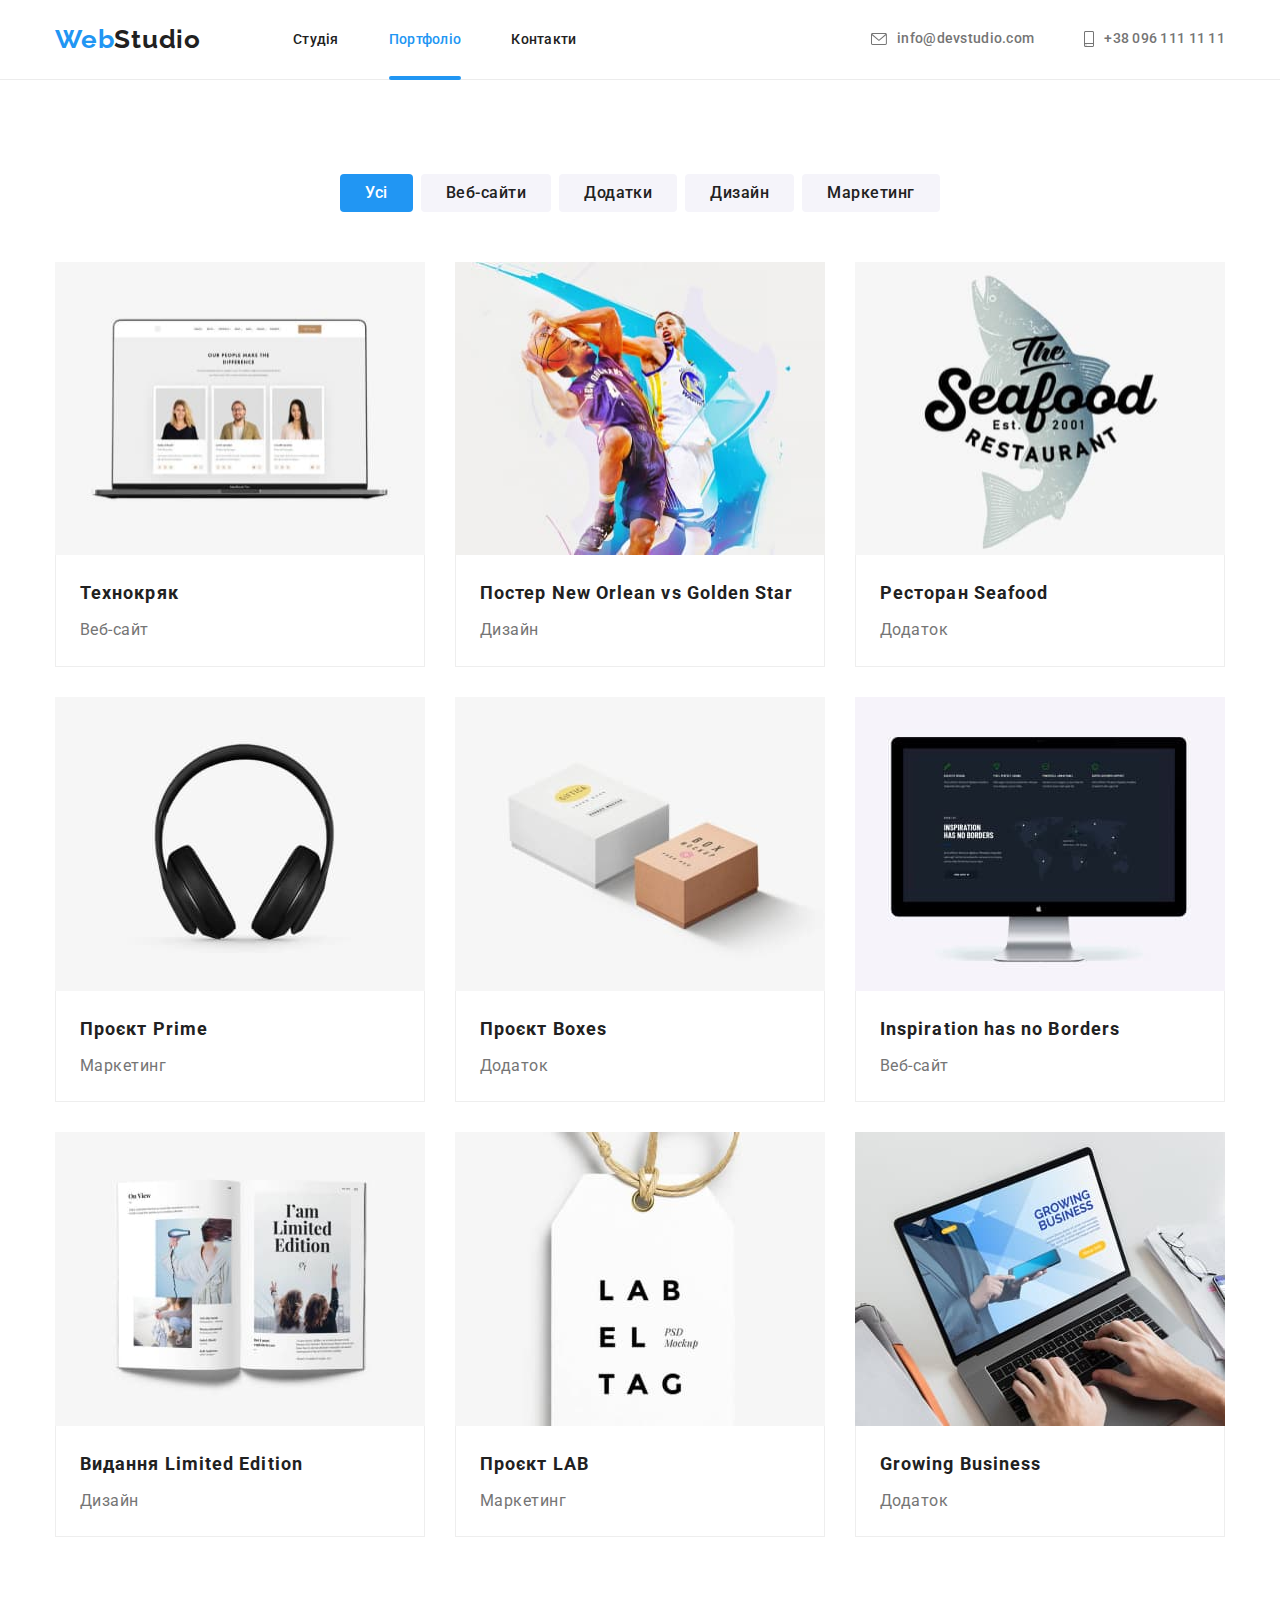
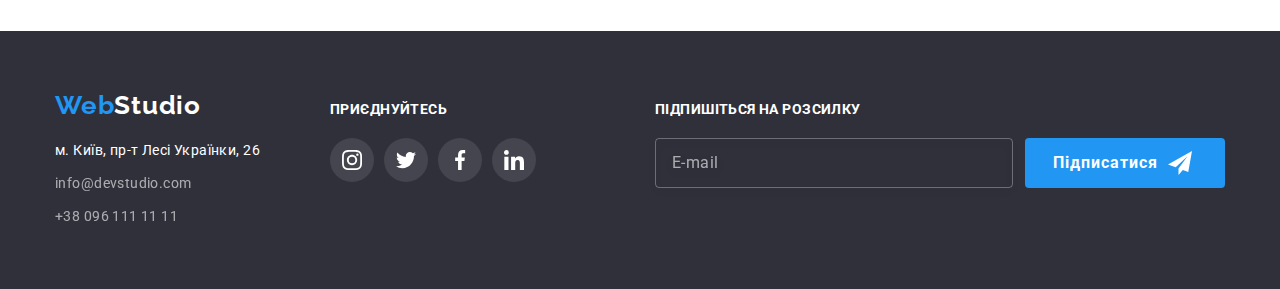
==== portfolio.html @ e46a1c68 "Initial commit" ====
<!DOCTYPE html>
<html lang="uk">
  <head>
    <meta charset="UTF-8" />
    <meta http-equiv="X-UA-Compatible" content="IE=edge" />
    <meta name="viewport" content="width=device-width, initial-scale=1.0" />
    <title>Портфоліо</title>
    <link rel="preconnect" href="https://fonts.googleapis.com" />
    <link rel="preconnect" href="https://fonts.gstatic.com" crossorigin />
    <link
      rel="stylesheet"
      href="https://cdn.jsdelivr.net/npm/modern-normalize@1.1.0/modern-normalize.min.css"
    />
    <link
      href="https://fonts.googleapis.com/css2?family=Raleway:wght@700&family=Roboto:wght@400;500;700;900&display=swap"
      rel="stylesheet"
    />
    <link rel="stylesheet" href="./css/main.min.css" />
    <link rel="stylesheet" href="./css/styles.css" />
  </head>
  <body>
    <header class="page-header">
      <div class="container">
        <nav class="page-navigation">
          <a class="logo link" href="./index.html"
            ><span class="logo-part">Web</span>Studio</a
          >
          <ul class="menu list">
            <li>
              <a class="menu__link link" href="./index.html">Студія</a>
            </li>
            <li>
              <a class="menu__link link current" href="./portfolio.html"
                >Портфоліо</a
              >
            </li>
            <li><a class="menu__link link" href="#contacts">Контакти</a></li>
          </ul>
        </nav>
        <ul class="list menu-contacts">
          <li>
            <a class="mail-link link" href="mailto:info@devstudio.com">
              <svg class="mail-svg">
                <use href="./images/icons.svg#icon-envelope"></use>
              </svg>
              info@devstudio.com</a
            >
          </li>
          <li>
            <a class="phone-link link" href="tel:+380961111111">
              <svg class="phone-svg">
                <use href="./images/icons.svg#icon-smartphone"></use>
              </svg>
              +38 096 111 11 11</a
            >
          </li>
        </ul>
      </div>
    </header>
    <main>
      <section class="portfolio section">
        <div class="container">
          <h1 class="visually-hidden">Портфоліо</h1>
          <ul class="list portfolio-menu">
            <li class="portfolio-menu-item">
              <button class="portfolio-button btn current" type="button">
                Усі
              </button>
            </li>
            <li class="portfolio-menu-item">
              <button class="portfolio-button btn" type="button">
                Веб-сайти
              </button>
            </li>
            <li class="portfolio-menu-item">
              <button class="portfolio-button btn" type="button">
                Додатки
              </button>
            </li>
            <li class="portfolio-menu-item">
              <button class="portfolio-button btn" type="button">Дизайн</button>
            </li>
            <li class="portfolio-menu-item">
              <button class="portfolio-button btn" type="button">
                Маркетинг
              </button>
            </li>
          </ul>

          <ul class="list portfolio-list">
            <li class="portfolio-list-item">
              <a class="portfolio-box-link link" href="#">
                <div class="overlay-wrapper">
                  <img
                    class="portfolio-img"
                    src="./images/images-portfolio/project-1.jpg"
                    alt="Проект веб-сайту"
                    width="370"
                    height="294"
                  />
                  <p class="overlay-text">
                    Ресурс пропонує комплексні пропозиції з різним рівнем
                    функціоналу та сервісів. Все це дозволить відвідувачу
                    отримати вичерпні відомості про компанію чи приватну особу.
                  </p>
                </div>
                <div class="portfolio-container">
                  <h2 class="portfolio-name">Технокряк</h2>
                  <p class="portfolio-text">Веб-сайт</p>
                </div>
              </a>
            </li>
            <li class="portfolio-list-item">
              <a class="portfolio-box-link link" href="#">
                <div class="overlay-wrapper">
                  <img
                    class="portfolio-img"
                    src="./images/images-portfolio/project-2.jpg"
                    alt="Постер із футболістами"
                    width="370"
                    height="294"
                  />
                  <p class="overlay-text">
                    Ресурс пропонує комплексні пропозиції з різним рівнем
                    функціоналу та сервісів. Все це дозволить відвідувачу
                    отримати вичерпні відомості про компанію чи приватну особу.
                  </p>
                </div>
                <div class="portfolio-container">
                  <h2 class="portfolio-name">
                    Постер <span lang="en"> New Orlean vs Golden Star</span>
                  </h2>
                  <p class="portfolio-text">Дизайн</p>
                </div>
              </a>
            </li>
            <li class="portfolio-list-item">
              <a class="portfolio-box-link link" href="#">
                <div class="overlay-wrapper">
                  <img
                    class="portfolio-img"
                    src="./images/images-portfolio/project-3.jpg"
                    alt="Проект ресторану"
                    width="370"
                    height="294"
                  />
                  <p class="overlay-text">
                    Ресурс пропонує комплексні пропозиції з різним рівнем
                    функціоналу та сервісів. Все це дозволить відвідувачу
                    отримати вичерпні відомості про компанію чи приватну особу.
                  </p>
                </div>
                <div class="portfolio-container">
                  <h2 class="portfolio-name">
                    Ресторан <span lang="en">Seafood</span>
                  </h2>
                  <p class="portfolio-text">Додаток</p>
                </div>
              </a>
            </li>
            <li class="portfolio-list-item">
              <a class="portfolio-box-link link" href="#">
                <div class="overlay-wrapper">
                  <img
                    class="portfolio-img"
                    src="./images/images-portfolio/project-4.jpg"
                    alt="Проект маркетингу"
                    width="370"
                    height="294"
                  />
                  <p class="overlay-text">
                    Ресурс пропонує комплексні пропозиції з різним рівнем
                    функціоналу та сервісів. Все це дозволить відвідувачу
                    отримати вичерпні відомості про компанію чи приватну особу.
                  </p>
                </div>
                <div class="portfolio-container">
                  <h2 class="portfolio-name">
                    Проєкт <span lang="en">Prime</span>
                  </h2>
                  <p class="portfolio-text">Маркетинг</p>
                </div>
              </a>
            </li>
            <li class="portfolio-list-item">
              <a class="portfolio-box-link link" href="#">
                <div class="overlay-wrapper">
                  <img
                    class="portfolio-img"
                    src="./images/images-portfolio/project-5.jpg"
                    alt="Проект додатку"
                    width="370"
                    height="294"
                  />
                  <p class="overlay-text">
                    Ресурс пропонує комплексні пропозиції з різним рівнем
                    функціоналу та сервісів. Все це дозволить відвідувачу
                    отримати вичерпні відомості про компанію чи приватну особу.
                  </p>
                </div>
                <div class="portfolio-container">
                  <h2 class="portfolio-name">
                    Проєкт <span lang="en">Boxes</span>
                  </h2>
                  <p class="portfolio-text">Додаток</p>
                </div>
              </a>
            </li>
            <li class="portfolio-list-item">
              <a class="portfolio-box-link link" href="#">
                <div class="overlay-wrapper">
                  <img
                    class="portfolio-img"
                    src="./images/images-portfolio/project-6.jpg"
                    alt="Проект веб-сайту"
                    width="370"
                    height="294"
                  />
                  <p class="overlay-text">
                    Ресурс пропонує комплексні пропозиції з різним рівнем
                    функціоналу та сервісів. Все це дозволить відвідувачу
                    отримати вичерпні відомості про компанію чи приватну особу.
                  </p>
                </div>
                <div class="portfolio-container">
                  <h2 class="portfolio-name" lang="en">
                    Inspiration has no Borders
                  </h2>
                  <p class="portfolio-text">Веб-сайт</p>
                </div>
              </a>
            </li>
            <li class="portfolio-list-item">
              <a class="portfolio-box-link link" href="#">
                <div class="overlay-wrapper">
                  <img
                    class="portfolio-img"
                    src="./images/images-portfolio/project-7.jpg"
                    alt="Проект Дизайну"
                    width="370"
                    height="294"
                  />
                  <p class="overlay-text">
                    Ресурс пропонує комплексні пропозиції з різним рівнем
                    функціоналу та сервісів. Все це дозволить відвідувачу
                    отримати вичерпні відомості про компанію чи приватну особу.
                  </p>
                </div>
                <div class="portfolio-container">
                  <h2 class="portfolio-name">
                    Видання <span lang="en">Limited Edition</span>
                  </h2>
                  <p class="portfolio-text">Дизайн</p>
                </div>
              </a>
            </li>
            <li class="portfolio-list-item">
              <a class="portfolio-box-link link" href="#">
                <div class="overlay-wrapper">
                  <img
                    class="portfolio-img"
                    src="./images/images-portfolio/project-8.jpg"
                    alt="Проект маркетингу"
                    width="370"
                    height="294"
                  />
                  <p class="overlay-text">
                    Ресурс пропонує комплексні пропозиції з різним рівнем
                    функціоналу та сервісів. Все це дозволить відвідувачу
                    отримати вичерпні відомості про компанію чи приватну особу.
                  </p>
                </div>
                <div class="portfolio-container">
                  <h2 class="portfolio-name">
                    Проєкт <span lang="en">LAB</span>
                  </h2>
                  <p class="portfolio-text">Маркетинг</p>
                </div>
              </a>
            </li>
            <li class="portfolio-list-item">
              <a class="portfolio-box-link link" href="#">
                <div class="overlay-wrapper">
                  <img
                    class="portfolio-img"
                    src="./images/images-portfolio/project-9.jpg"
                    alt="Проект додатку"
                    width="370"
                    height="294"
                  />
                  <p class="overlay-text">
                    Ресурс пропонує комплексні пропозиції з різним рівнем
                    функціоналу та сервісів. Все це дозволить відвідувачу
                    отримати вичерпні відомості про компанію чи приватну особу.
                  </p>
                </div>
                <div class="portfolio-container">
                  <h2 class="portfolio-name" lang="en">Growing Business</h2>
                  <p class="portfolio-text">Додаток</p>
                </div>
              </a>
            </li>
          </ul>
        </div>
      </section>
    </main>
    <footer class="footer" id="contacts">
      <div class="container">
        <div class="footer-contacts-wrapper">
          <div class="footer-address">
            <a class="logo link" href="./index.html"
              ><span class="logo-part-footer">Web</span>Studio</a
            >
            <address class="contacts">
              <ul class="list">
                <li class="footer-item">
                  <a
                    class="link contacts-address"
                    href="https://goo.gl/maps/Pqn4MnMT374ScPbN7"
                    target="_blank"
                    rel="noopener noreferrer nofollow"
                  >
                    м. Київ, пр-т Лесі Українки, 26</a
                  >
                </li>
                <li class="footer-item">
                  <a class="link contacts-mail" href="mailto:info@devstudio.com"
                    >info@devstudio.com</a
                  >
                </li>
                <li>
                  <a class="link contacts-phone" href="tel:+380961111111"
                    >+38 096 111 11 11</a
                  >
                </li>
              </ul>
            </address>
          </div>
          <div class="footer-social">
            <h2 class="footer-title">Приєднуйтесь</h2>
            <ul class="footer-icons-list list">
              <li class="footer-icons-item">
                <a href="#" class="footer-link link">
                  <svg class="footer-icon">
                    <use href="./images/icons.svg#icon-instagram-2"></use>
                  </svg>
                </a>
              </li>
              <li class="footer-icons-item">
                <a href="#" class="footer-link link">
                  <svg class="footer-icon">
                    <use href="./images/icons.svg#icon-twitter-1"></use>
                  </svg>
                </a>
              </li>
              <li class="footer-icons-item">
                <a href="#" class="footer-link link">
                  <svg class="footer-icon">
                    <use href="./images/icons.svg#icon-facebook-1"></use>
                  </svg>
                </a>
              </li>
              <li class="footer-icons-item">
                <a href="#" class="footer-link link">
                  <svg class="footer-icon">
                    <use href="./images/icons.svg#icon-linkedin-1"></use>
                  </svg>
                </a>
              </li>
            </ul>
          </div>
        </div>
        <div class="footer-form-wrapper">
          <h2 class="footer-title">Підпишіться на розсилку</h2>
          <form class="footer-form">
            <label class="footer-form-field">
              <input
                type="email"
                name="join-email"
                class="footer-email"
                required
                placeholder="E-mail"
              />
            </label>
            <button type="submit" class="footer-button btn">
              Підписатися
              <svg class="join-icon">
                <use href="./images/icons.svg#icon-send"></use>
              </svg>
            </button>
          </form>
        </div>
      </div>
    </footer>
  </body>
</html>
---- css/main.min.css ----
:root{--accent-color: #2196f3;--primary-background: #ffffff;--secondary-background: #2f303a;--tertiary-background: #f5f4fa;--primary-text-color: #212121;--secondary-text-color: #757575;--tertiary-text-color: #ffffff;--hover-button-color: #188ce8;--logo-color: #afb1b8;--animation-link: 250ms cubic-bezier(0.4, 0, 0.2, 1)}.visually-hidden{position:absolute;white-space:nowrap;width:1px;height:1px;overflow:hidden;border:0;padding:0;clip:rect(0 0 0 0);clip-path:inset(50%);margin:-1px}body{background-color:var(--primary-background);font-family:"Roboto",sans-serif;color:var(--primary-text-color)}.link{text-decoration:none}.list{list-style:none}.btn{cursor:pointer}h1,h2,h3,h4,p{margin-top:0;margin-bottom:0}ul,ol{margin-top:0;margin-bottom:0;padding-left:0}img{display:block;max-width:100%;height:auto}.section{padding-top:94px;padding-bottom:94px}.container{width:1200px;padding:0 15px;margin-left:auto;margin-right:auto}.section-title{font-weight:700;font-size:36px;line-height:1.17;text-align:center;letter-spacing:.03em;margin-bottom:50px}.logo{font-family:"Raleway",sans-serif;font-weight:700;font-size:26px;line-height:1.1;letter-spacing:.03em;color:inherit}.backdrop{position:fixed;top:0;left:0;z-index:100;width:100%;height:100%;background-color:rgba(0,0,0,.2);transition:opacity var(--animation-link),visibility var(--animation-link)}.backdrop.is-hidden{opacity:0;visibility:hidden;pointer-events:none}.modal{padding:40px;position:absolute;top:50%;left:50%;transform:translate(-50%, -50%);width:528px;background-color:var(--primary-background)}.modal-close-icon{width:18px;height:18px;color:var(--primary-text-color)}.modal-close-btn{position:absolute;top:8px;right:8px;display:flex;align-items:center;justify-content:center;width:30px;height:30px;border-radius:50%;background-color:rgba(0,0,0,0);border:1px solid rgba(0,0,0,.1);padding:0}.modal-title{font-weight:700;font-size:20px;line-height:1.15;text-align:center;letter-spacing:.03em;color:var(--primary-text-color);margin-bottom:12px}.modal-form{display:flex;flex-direction:column}.modal-form-field{margin-bottom:10px;cursor:pointer}.modal-form-field-textarea{margin-bottom:20px;cursor:pointer}.modal-form-field-desc{font-size:12px;line-height:1.16;letter-spacing:.01em;color:var(--secondary-text-color);margin-bottom:4px;display:block}.modal-input-wrapper{position:relative;display:block}.modal-form-input{width:100%;height:40px;border:1px solid rgba(33,33,33,.2);border-radius:4px;padding-left:42px;transition:border-color var(--animation-link);cursor:pointer}.modal-form-input:focus{outline:none;border-color:var(--accent-color)}.modal-form-icon{display:block;width:18px;height:18px;position:absolute;top:50%;transform:translateY(-50%);left:12px;fill:var(--primary-text-color);transition:fill var(--animation-link)}.modal-form-input:focus+.modal-form-icon{fill:var(--accent-color)}.modal-form-message{display:block;resize:none;width:100%;height:120px;border:1px solid rgba(33,33,33,.2);border-radius:4px;padding:12px 16px;transition:border-color var(--animation-link);cursor:pointer}.modal-form-message::placeholder{font-size:12px;line-height:1.17;letter-spacing:.01em;color:rgba(117,117,117,.5)}.modal-form-message:focus{border-color:var(--accent-color);outline:none}.modal-form-check-field{display:flex;align-items:center;margin-bottom:30px;justify-content:center;cursor:pointer}.modal-form-check{appearance:none;position:absolute}.checkbox{display:flex;align-items:center}.own-checkbox{width:16px;height:15px;border:2px solid var(--primary-text-color);border-radius:3px;fill:var(--tertiary-text-color);background-color:rgba(0,0,0,0);display:flex;align-items:center;transition:background-color var(--animation-link),border var(--animation-link),border-color var(--animation-link)}.modal-form-check:checked+.own-checkbox{background-color:var(--accent-color);border:none}.modal-form-check:focus+.own-checkbox{border-color:var(--accent-color)}.policy-text{font-size:14px;line-height:1.71;letter-spacing:.03em;color:var(--secondary-text-color);margin-left:7px}.policy-link{color:var(--accent-color)}.submit-button{min-width:200px;min-height:50px;align-self:center;border:none;border-radius:4px;background-color:var(--accent-color);font-weight:700;font-size:16px;line-height:1.88;letter-spacing:.06em;color:var(--tertiary-text-color);transition:background-color var(--animation-link),box-shadow var(--animation-link)}.submit-button:focus,.submit-button:hover{background-color:var(--hover-button-color);box-shadow:0px 4px 4px rgba(0,0,0,.15)}.page-header{padding-top:25px;padding-bottom:25px}.page-header{border-bottom:1px solid #ececec}.page-header>.container{display:flex;justify-content:space-between;align-items:center}.page-navigation{display:flex;align-items:center}.logo.link{margin-right:92px}.menu{display:flex;align-items:center;gap:50px}.menu-contacts{display:flex;align-items:center;gap:50px}.logo-part{color:var(--accent-color)}.menu__link{font-weight:500;font-size:14px;line-height:1.14;letter-spacing:.02em;color:var(--primary-text-color);transition:color var(--animation-link);padding:32px 0;position:relative}.menu__link.current::after{position:absolute;content:"";display:block;width:100%;height:4px;background-color:var(--accent-color);left:0;bottom:-1px;border-radius:2px}.menu__link:hover,.menu__link:focus{color:var(--accent-color)}.mail-link,.phone-link{display:flex;align-items:center;column-gap:10px;font-weight:500;font-size:14px;line-height:1.14;letter-spacing:.02em;color:var(--secondary-text-color);transition:color var(--animation-link)}.mail-link:hover,.mail-link:focus,.phone-link:hover,.phone-link:focus{color:var(--accent-color)}.link.current{color:var(--accent-color)}.mail-svg{width:16px;height:12px;transition:fill var(--animation-link)}.phone-svg{width:10px;height:16px;transition:fill var(--animation-link)}.mail-svg,.phone-svg{fill:currentColor}.mail-link:focus .mail-svg,.mail-link:focus .mail-svg,.mail-link:focus .phone-svg,.mail-link:focus .phone-svg{fill:var(--accent-color)}.hero{background-color:var(--secondary-background);background-image:linear-gradient(0deg, rgba(47, 48, 58, 0.4), rgba(47, 48, 58, 0.4)),url(../images/images-index/img-hero.jpg);background-size:cover;background-repeat:no-repeat;background-position:center;max-width:1600px;margin:0 auto;text-align:center;padding-top:200px;padding-bottom:200px}.hero__title{font-family:"Roboto";font-style:normal;font-weight:900;font-size:44px;line-height:1.36;letter-spacing:.06em;text-transform:uppercase;color:var(--tertiary-text-color);width:696px;margin-bottom:30px;margin-left:auto;margin-right:auto}.hero__button{display:inline-block;font-weight:700;font-size:16px;line-height:1.86;align-items:center;letter-spacing:.06em;background-color:var(--accent-color);color:var(--tertiary-text-color);padding:10px 32px;border-radius:4px;border:none;transition:background-color var(--animation-link),box-shadow var(--animation-link)}.hero__button:hover,.hero__button:focus{background-color:var(--hover-button-color);box-shadow:0px 4px 4px rgba(0,0,0,.15)}.features__list{display:flex;justify-content:space-between;gap:30px}.features__item{flex-basis:calc((100% - 90px)/4)}.features__box{display:flex;justify-content:center;align-items:center;height:120px;margin-bottom:30px;background-color:var(--tertiary-background)}.features__icon{width:70px;height:70px}.features__subtitle{font-weight:700;font-size:14px;line-height:1.14;letter-spacing:.03em;text-transform:uppercase;margin-bottom:10px}.features__text{font-weight:400;font-size:14px;line-height:1.71;letter-spacing:.03em;color:var(--secondary-text-color)}.work__list{display:flex;justify-content:space-between}.work{padding-top:0}.work__item{position:relative}.work__text{position:absolute;bottom:0;width:100%;height:70px;font-weight:700;font-size:14px;line-height:1.14;letter-spacing:.03em;text-transform:uppercase;padding:27px 0;text-align:center;color:var(--tertiary-text-color);background-color:rgba(47,48,58,.8)}.team{background-color:var(--tertiary-background)}.list__team{display:flex;justify-content:space-between;gap:30px}.team__box{padding-top:30px;padding-bottom:30px}.team__name{font-weight:500;font-size:16px;line-height:1.19;letter-spacing:.03em;text-align:center;margin-bottom:10px}.team__place{font-family:"Roboto";font-style:normal;font-weight:400;font-size:16px;line-height:1.19;letter-spacing:.03em;color:var(--secondary-text-color);text-align:center;margin-bottom:16px}.team-social-list{display:flex;justify-content:center;gap:10px}.team-link{display:flex;justify-content:center;align-items:center;width:44px;height:44px;border-radius:50%;transition:background-color var(--animation-link)}.team-link:hover,.team-link:focus{background-color:var(--accent-color)}.team-logo-social{width:20px;height:20px;fill:var(--logo-color);transition:fill var(--animation-link)}.team-link:hover .team-logo-social,.team-link:focus .team-logo-social{fill:var(--tertiary-text-color)}.team__item{background-color:var(--primary-background);border-radius:4px;flex-basis:calc((100% - 90px)/4);box-shadow:0px 1px 3px rgba(0,0,0,.12),0px 1px 1px rgba(0,0,0,.14),0px 2px 1px rgba(0,0,0,.2)}.clients__title{font-weight:700;font-size:36px;line-height:1.16;text-align:center;letter-spacing:.03em;color:var(--primary-text-color);margin-bottom:50px}.clients__list{display:flex;justify-content:center;gap:30px}.client__link{display:flex;justify-content:center;align-items:center;width:170px;height:92px;border-radius:4px;border:1px solid var(--logo-color);transition:border var(--animation-link)}.client__link:hover,.client__link:focus{border:1px solid var(--accent-color)}.client__logo{width:106px;height:60px;fill:var(--logo-color);transition:fill var(--animation-link)}.client__link:hover .client__logo,.client__link:focus .client__logo{fill:var(--accent-color)}.portfolio-menu{display:flex;justify-content:center;gap:8px;margin-bottom:50px}.portfolio-button{font-weight:500;font-size:16px;line-height:1.62;letter-spacing:.03em;color:inherit;background-color:var(--tertiary-background);display:inline-block;padding:6px 25px;border-radius:4px;border:none;transition:color var(--animation-link),background-color var(--animation-link),box-shadow var(--animation-link)}.portfolio-button:hover,.portfolio-button:focus{color:var(--tertiary-text-color);background-color:var(--accent-color);box-shadow:0px 3px 1px rgba(0,0,0,.1),0px 1px 2px rgba(0,0,0,.08),0px 2px 2px rgba(0,0,0,.12)}.btn.current{background-color:var(--accent-color);color:var(--tertiary-text-color)}.portfolio-list{display:flex;flex-wrap:wrap;gap:30px}.portfolio-list-item{flex-basis:calc((100% - 60px)/3)}.portfolio-box-link{color:inherit;display:block;transition:box-shadow var(--animation-link)}.portfolio-box-link:hover,.portfolio-box-link:focus{box-shadow:0px 1px 1px rgba(0,0,0,.12),0px 4px 4px rgba(0,0,0,.06),1px 4px 6px rgba(0,0,0,.16)}.portfolio-container{padding:20px 24px;border-bottom:solid 1px #eee;border-left:solid 1px #eee;border-right:solid 1px #eee}.portfolio-name{font-weight:700;font-size:18px;line-height:2;letter-spacing:.06em;margin-bottom:4px}.portfolio-text{font-weight:400;font-size:16px;line-height:1.88;letter-spacing:.03em;color:var(--secondary-text-color)}.overlay-wrapper{position:relative;overflow:hidden}.overlay-text{padding:63px 24px;font-weight:400;font-size:18px;line-height:1.56;letter-spacing:.03em;color:var(--tertiary-text-color);background-color:rgba(33,150,243,.9);position:absolute;top:0;left:0;width:100%;height:100%;overflow:auto;transform:translateY(100%);transition:transform var(--animation-link)}.portfolio-box-link:hover .overlay-text,.portfolio-box-link:focus .overlay-text{transform:translateY(0%)}.footer .container{display:flex;align-items:baseline;justify-content:space-between}.footer-contacts-wrapper{display:flex;gap:70px;align-items:baseline}.footer{background-color:var(--secondary-background);color:var(--tertiary-text-color);padding-top:60px;padding-bottom:60px}.logo-part-footer{color:var(--accent-color)}.footer .logo.link{display:inline-block;margin-right:0;margin-bottom:20px}.footer-item{margin-bottom:9px}.contacts{font-style:normal;font-weight:400;font-size:14px;line-height:1.71;letter-spacing:.03em}.contacts-address,.contacts-mail,.contacts-phone{color:inherit;transition:color var(--animation-link)}.contacts-address:hover,.contacts-address:focus,.contacts-mail:hover,.contacts-mail:focus,.contacts-phone:hover,.contacts-phone:focus{color:var(--accent-color)}.contacts-mail,.contacts-phone{opacity:60%}.footer-title{font-weight:700;font-size:14px;line-height:1.14;letter-spacing:.03em;text-transform:uppercase;color:var(--tertiary-text-color);margin-bottom:20px}.footer-icons-list{display:flex;justify-content:center;column-gap:10px}.footer-link{display:flex;align-items:center;justify-content:center;width:44px;height:44px;border-radius:50%;background-color:rgba(255,255,255,.1);transition:background-color var(--animation-link)}.footer-link:hover,.footer-link:focus{background-color:var(--accent-color)}.footer-icon{width:20px;height:20px;fill:var(--tertiary-text-color)}.footer-form{display:flex;gap:12px}.footer-email{width:358px;height:50px;padding-left:16px;border:1px solid rgba(255,255,255,.3);border-radius:4px;color:var(--tertiary-text-color);background-color:inherit;filter:drop-shadow(0px 4px 4px rgba(0, 0, 0, 0.15));transition:border-color var(--animation-link)}.footer-email::placeholder{font-weight:400;font-size:16px;line-height:1.25;letter-spacing:.03em;color:rgba(255,255,255,.6)}.footer-email:focus{outline:none;border-color:var(--accent-color)}.footer-button{width:200px;height:50px;display:flex;font-weight:700;font-size:16px;line-height:1.86;align-items:center;letter-spacing:.06em;padding:10px 28px;gap:10px;background-color:var(--accent-color);color:var(--tertiary-text-color);border-radius:4px;border:none;transition:background-color var(--animation-link)}.footer-button:hover,.footer-button:focus{background-color:var(--hover-button-color)}.join-icon{align-self:center;width:24px;height:24px;fill:var(--tertiary-text-color)}/*# sourceMappingURL=main.min.css.map */
---- css/styles.css ----
/*======================= Header styles======================== */

/*======================= Header styles ======================= */

/*======================= Footer styles =======================*/


/*======================= Footer styles =======================*/

/*=================== Головний заголовок =====================*/

/*=================== Головний заголовок =====================*/

/*========================= Наші особливості ===================*/


/*========================= Наші особливості ===================*/

/* =====================Чим ми займаємось ====================*/


/* =====================Чим ми займаємось ====================*/

/* =========================Наша команда =====================*/


/* =========================Наша команда =====================*/

/* ==========================Наші клієнти ====================*/


/* ==========================Наші клієнти ====================*/

/* ==========================Сторінка портфолоіо ==============*/


/* ==========================Сторінка портфолоіо ==============*/

/* ============================Модальне вікно ==================*/




/* ============================Модальне вікно ==================*/

/* ====================== Модальна форма ======================== */
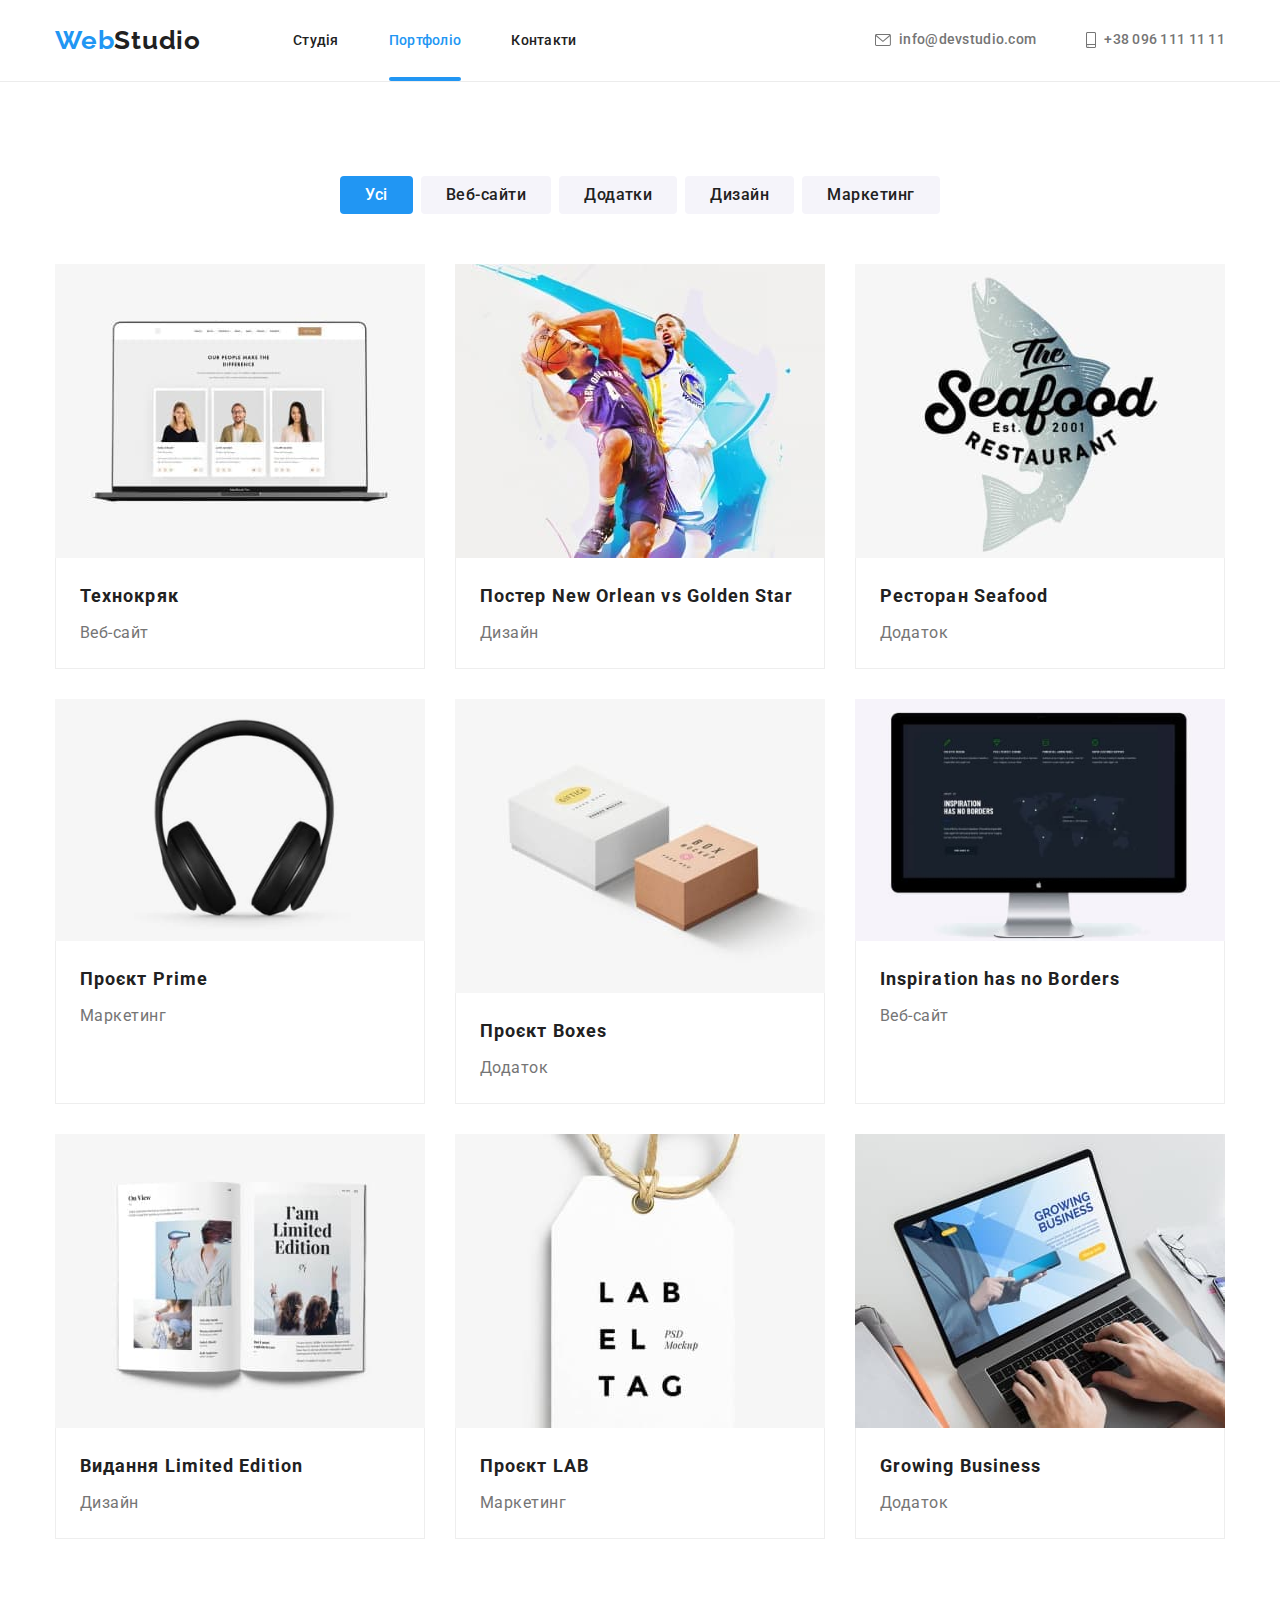
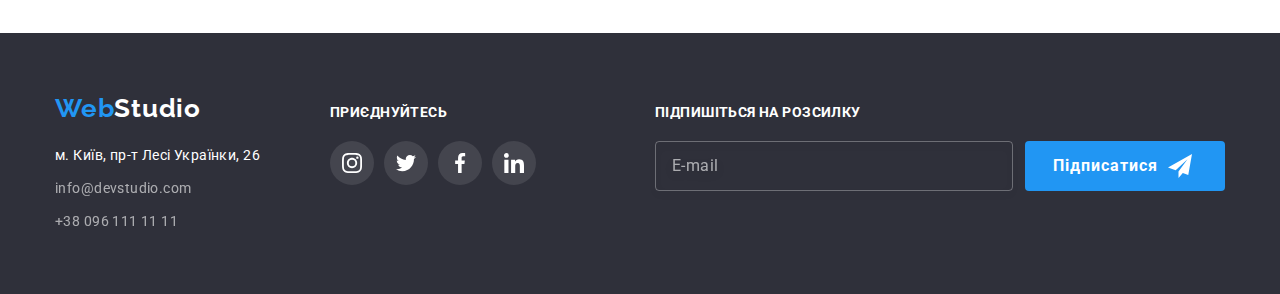
==== commit ab96ac6b: "homework" ====
--- a/portfolio.html
+++ b/portfolio.html
@@ -16,11 +16,10 @@
       rel="stylesheet"
     />
     <link rel="stylesheet" href="./css/main.min.css" />
-    <link rel="stylesheet" href="./css/styles.css" />
   </head>
   <body>
     <header class="page-header">
-      <div class="container">
+      <div class="container page-header__container">
         <nav class="page-navigation">
           <a class="logo link" href="./index.html"
             ><span class="logo-part">Web</span>Studio</a
@@ -37,7 +36,7 @@
             <li><a class="menu__link link" href="#contacts">Контакти</a></li>
           </ul>
         </nav>
-        <ul class="list menu-contacts">
+        <ul class="menu-contacts list">
           <li>
             <a class="mail-link link" href="mailto:info@devstudio.com">
               <svg class="mail-svg">
@@ -55,6 +54,69 @@
             >
           </li>
         </ul>
+        <button type="button" class="open-mobile-menu-btn" data-menu-open>
+          <svg class="burger-icon">
+            <use href="./images/icons.svg#burger-icon"></use>
+          </svg>
+        </button>
+      </div>
+      <div class="mobile-menu" data-menu>
+        <div class="mobile-menu__container">
+          <button type="button" class="mobile-menu__close-btn" data-menu-close>
+            <svg class="mobile-menu__close-icon">
+              <use href="./images/icons.svg#icon-close"></use>
+            </svg>
+          </button>
+          <div class="mobile-list__wrapper">
+            <ul class="mobile-list list">
+              <li class="mobile-list__item">
+                <a href="index.html" class="mobile-list__link link">Студія</a>
+              </li>
+              <li class="mobile-list__item">
+                <a href="portfolio.html" class="mobile-list__link link current"
+                  >Портфоліо</a
+                >
+              </li>
+              <li class="mobile-list__item">
+                <a href="#" class="mobile-list__link link">Контакти</a>
+              </li>
+            </ul>
+          </div>
+          <div class="mobile-contacts__wrapper">
+            <ul class="mobile-contacts list">
+              <li class="mobile-contacts__item">
+                <a href="tel:+380961111111" class="mobile-contacts__phone link"
+                  >+38 096 111 11 11</a
+                >
+              </li>
+              <li class="mobile-contacts__item">
+                <a
+                  href="mailto:info@devstudio.com"
+                  class="mobile-contacts__mail link"
+                  >info@devstudio.com</a
+                >
+              </li>
+              <li class="mobile-contacts__item">
+                <div class="mobile-social__wrapper">
+                  <ul class="mobile-social list">
+                    <li class="mobile-social__item">
+                      <a href="#" class="mobile-social-link link">Instagram</a>
+                    </li>
+                    <li class="mobile-social__item">
+                      <a href="#" class="mobile-social-link link">Twitter</a>
+                    </li>
+                    <li class="mobile-social__item">
+                      <a href="#" class="mobile-social-link link">Facebook</a>
+                    </li>
+                    <li class="mobile-social__item">
+                      <a href="#" class="mobile-social-link link">LinkedIn</a>
+                    </li>
+                  </ul>
+                </div>
+              </li>
+            </ul>
+          </div>
+        </div>
       </div>
     </header>
     <main>
@@ -91,13 +153,34 @@
             <li class="portfolio-list-item">
               <a class="portfolio-box-link link" href="#">
                 <div class="overlay-wrapper">
-                  <img
-                    class="portfolio-img"
-                    src="./images/images-portfolio/project-1.jpg"
-                    alt="Проект веб-сайту"
-                    width="370"
-                    height="294"
-                  />
+                  <picture>
+                    <source
+                      srcset="
+                        ./images/images-portfolio/images-desktop/project-1.jpg    1x,
+                        ./images/images-portfolio/images-desktop/project-1@2x.jpg 2x
+                      "
+                      media="(min-width: 1200px)"
+                    />
+                    <source
+                      srcset="
+                        ./images/images-portfolio/images-tablet/project-1.jpg    1x,
+                        ./images/images-portfolio/images-tablet/project-1@2x.jpg 2x
+                      "
+                      media="(min-width: 768px)"
+                    />
+                    <source
+                      srcset="
+                        ./images/images-portfolio/images-mobile/project-1.jpg    1x,
+                        ./images/images-portfolio/images-mobile/project-1@2x.jpg 2x
+                      "
+                      media="(max-width: 767px)"
+                    />
+                    <img
+                      class="portfolio-img"
+                      src="./images/images-portfolio/images-mobile/project-1.jpg"
+                      alt="Проект веб-сайту"
+                    />
+                  </picture>
                   <p class="overlay-text">
                     Ресурс пропонує комплексні пропозиції з різним рівнем
                     функціоналу та сервісів. Все це дозволить відвідувачу
@@ -113,13 +196,34 @@
             <li class="portfolio-list-item">
               <a class="portfolio-box-link link" href="#">
                 <div class="overlay-wrapper">
-                  <img
-                    class="portfolio-img"
-                    src="./images/images-portfolio/project-2.jpg"
-                    alt="Постер із футболістами"
-                    width="370"
-                    height="294"
-                  />
+                  <picture>
+                    <source
+                      srcset="
+                        ./images/images-portfolio/images-desktop/project-2.jpg    1x,
+                        ./images/images-portfolio/images-desktop/project-2@2x.jpg 2x
+                      "
+                      media="(min-width: 1200px)"
+                    />
+                    <source
+                      srcset="
+                        ./images/images-portfolio/images-tablet/project-2.jpg    1x,
+                        ./images/images-portfolio/images-tablet/project-2@2x.jpg 2x
+                      "
+                      media="(min-width: 768px)"
+                    />
+                    <source
+                      srcset="
+                        ./images/images-portfolio/images-mobile/project-2.jpg    1x,
+                        ./images/images-portfolio/images-mobile/project-2@2x.jpg 2x
+                      "
+                      media="(max-width: 767px)"
+                    />
+                    <img
+                      class="portfolio-img"
+                      src="./images/images-portfolio/images-mobile/project-2.jpg"
+                      alt="Постер із футболістами"
+                    />
+                  </picture>
                   <p class="overlay-text">
                     Ресурс пропонує комплексні пропозиції з різним рівнем
                     функціоналу та сервісів. Все це дозволить відвідувачу
@@ -137,13 +241,34 @@
             <li class="portfolio-list-item">
               <a class="portfolio-box-link link" href="#">
                 <div class="overlay-wrapper">
-                  <img
-                    class="portfolio-img"
-                    src="./images/images-portfolio/project-3.jpg"
-                    alt="Проект ресторану"
-                    width="370"
-                    height="294"
-                  />
+                  <picture>
+                    <source
+                      srcset="
+                        ./images/images-portfolio/images-desktop/project-3.jpg    1x,
+                        ./images/images-portfolio/images-desktop/project-3@2x.jpg 2x
+                      "
+                      media="(min-width: 1200px)"
+                    />
+                    <source
+                      srcset="
+                        ./images/images-portfolio/images-tablet/project-3.jpg    1x,
+                        ./images/images-portfolio/images-tablet/project-3@2x.jpg 2x
+                      "
+                      media="(min-width: 768px)"
+                    />
+                    <source
+                      srcset="
+                        ./images/images-portfolio/images-mobile/project-3.jpg    1x,
+                        ./images/images-portfolio/images-mobile/project-3@2x.jpg 2x
+                      "
+                      media="(max-width: 767px)"
+                    />
+                    <img
+                      class="portfolio-img"
+                      src="./images/images-portfolio/images-mobile/project-3.jpg"
+                      alt="Проект ресторану"
+                    />
+                  </picture>
                   <p class="overlay-text">
                     Ресурс пропонує комплексні пропозиції з різним рівнем
                     функціоналу та сервісів. Все це дозволить відвідувачу
@@ -161,12 +286,33 @@
             <li class="portfolio-list-item">
               <a class="portfolio-box-link link" href="#">
                 <div class="overlay-wrapper">
+                  <picture>
+                    <source
+                      srcset="
+                        ./images/images-portfolio/images-desktop/project-4.jpg    1x,
+                        ./images/images-portfolio/images-desktop/project-4@2x.jpg 2x
+                      "
+                      media="(min-width: 1200px)"
+                    />
+                    <source
+                      srcset="
+                        ./images/images-portfolio/images-tablet/project-4.jpg    1x,
+                        ./images/images-portfolio/images-tablet/project-4@2x.jpg 2x
+                      "
+                      media="(min-width: 768px)"
+                    />
+                    <source
+                      srcset="
+                        ./images/images-portfolio/images-mobile/project-4.jpg    1x,
+                        ./images/images-portfolio/images-mobile/project-4@2x.jpg 2x
+                      "
+                      media="(max-width: 767px)"
+                    />
+                  </picture>
                   <img
                     class="portfolio-img"
-                    src="./images/images-portfolio/project-4.jpg"
+                    src="./images/images-portfolio/images-mobile/project-4.jpg"
                     alt="Проект маркетингу"
-                    width="370"
-                    height="294"
                   />
                   <p class="overlay-text">
                     Ресурс пропонує комплексні пропозиції з різним рівнем
@@ -185,13 +331,34 @@
             <li class="portfolio-list-item">
               <a class="portfolio-box-link link" href="#">
                 <div class="overlay-wrapper">
-                  <img
-                    class="portfolio-img"
-                    src="./images/images-portfolio/project-5.jpg"
-                    alt="Проект додатку"
-                    width="370"
-                    height="294"
-                  />
+                  <picture>
+                    <source
+                      srcset="
+                        ./images/images-portfolio/images-desktop/project-5.jpg    1x,
+                        ./images/images-portfolio/images-desktop/project-5@2x.jpg 2x
+                      "
+                      media="(min-width: 1200px)"
+                    />
+                    <source
+                      srcset="
+                        ./images/images-portfolio/images-tablet/project-5.jpg    1x,
+                        ./images/images-portfolio/images-tablet/project-5@2x.jpg 2x
+                      "
+                      media="(min-width: 768px)"
+                    />
+                    <source
+                      srcset="
+                        ./images/images-portfolio/images-mobile/project-5.jpg    1x,
+                        ./images/images-portfolio/images-mobile/project-5@2x.jpg 2x
+                      "
+                      media="(max-width: 767px)"
+                    />
+                    <img
+                      class="portfolio-img"
+                      src="./images//images-portfolio/images-mobile/project-5.jpg"
+                      alt="Проект додатку"
+                    />
+                  </picture>
                   <p class="overlay-text">
                     Ресурс пропонує комплексні пропозиції з різним рівнем
                     функціоналу та сервісів. Все це дозволить відвідувачу
@@ -209,12 +376,33 @@
             <li class="portfolio-list-item">
               <a class="portfolio-box-link link" href="#">
                 <div class="overlay-wrapper">
+                  <picture>
+                    <source
+                      srcset="
+                        ./images/images-portfolio/images-desktop/project-6.jpg    1x,
+                        ./images/images-portfolio/images-desktop/project-6@2x.jpg 2x
+                      "
+                      media="(min-width: 1200px)"
+                    />
+                    <source
+                      srcset="
+                        ./images/images-portfolio/images-tablet/project-6.jpg    1x,
+                        ./images/images-portfolio/images-tablet/project-6@2x.jpg 2x
+                      "
+                      media="(min-width: 768px)"
+                    />
+                    <source
+                      srcset="
+                        ./images/images-portfolio/images-mobile/project-6.jpg    1x,
+                        ./images/images-portfolio/images-mobile/project-6@2x.jpg 2x
+                      "
+                      media="(max-width: 767px)"
+                    />
+                  </picture>
                   <img
                     class="portfolio-img"
-                    src="./images/images-portfolio/project-6.jpg"
+                    src="./images/images-portfolio/images-mobile/project-6.jpg"
                     alt="Проект веб-сайту"
-                    width="370"
-                    height="294"
                   />
                   <p class="overlay-text">
                     Ресурс пропонує комплексні пропозиції з різним рівнем
@@ -233,13 +421,34 @@
             <li class="portfolio-list-item">
               <a class="portfolio-box-link link" href="#">
                 <div class="overlay-wrapper">
-                  <img
-                    class="portfolio-img"
-                    src="./images/images-portfolio/project-7.jpg"
-                    alt="Проект Дизайну"
-                    width="370"
-                    height="294"
-                  />
+                  <picture>
+                    <source
+                      srcset="
+                        ./images/images-portfolio/images-desktop/project-7.jpg    1x,
+                        ./images/images-portfolio/images-desktop/project-7@2x.jpg 2x
+                      "
+                      media="(min-width: 1200px)"
+                    />
+                    <source
+                      srcset="
+                        ./images/images-portfolio/images-tablet/project-7.jpg    1x,
+                        ./images/images-portfolio/images-tablet/project-7@2x.jpg 2x
+                      "
+                      media="(min-width: 768px)"
+                    />
+                    <source
+                      srcset="
+                        ./images/images-portfolio/images-mobile/project-7.jpg    1x,
+                        ./images/images-portfolio/images-mobile/project-7@2x.jpg 2x
+                      "
+                      media="(max-width: 767px)"
+                    />
+                    <img
+                      class="portfolio-img"
+                      src="./images/images-portfolio/images-mobile/project-7.jpg"
+                      alt="Проект Дизайну"
+                    />
+                  </picture>
                   <p class="overlay-text">
                     Ресурс пропонує комплексні пропозиції з різним рівнем
                     функціоналу та сервісів. Все це дозволить відвідувачу
@@ -257,13 +466,34 @@
             <li class="portfolio-list-item">
               <a class="portfolio-box-link link" href="#">
                 <div class="overlay-wrapper">
-                  <img
-                    class="portfolio-img"
-                    src="./images/images-portfolio/project-8.jpg"
-                    alt="Проект маркетингу"
-                    width="370"
-                    height="294"
-                  />
+                  <picture>
+                    <source
+                      srcset="
+                        ./images/images-portfolio/images-desktop/project-8.jpg    1x,
+                        ./images/images-portfolio/images-desktop/project-8@2x.jpg 2x
+                      "
+                      media="(min-width: 1200px)"
+                    />
+                    <source
+                      srcset="
+                        ./images/images-portfolio/images-tablet/project-8.jpg    1x,
+                        ./images/images-portfolio/images-tablet/project-8@2x.jpg 2x
+                      "
+                      media="(min-width: 768px)"
+                    />
+                    <source
+                      srcset="
+                        ./images/images-portfolio/images-mobile/project-8.jpg    1x,
+                        ./images/images-portfolio/images-mobile/project-8@2x.jpg 2x
+                      "
+                      media="(max-width: 767px)"
+                    />
+                    <img
+                      class="portfolio-img"
+                      src="./images/images-portfolio/images-mobile/project-8.jpg"
+                      alt="Проект маркетингу"
+                    />
+                  </picture>
                   <p class="overlay-text">
                     Ресурс пропонує комплексні пропозиції з різним рівнем
                     функціоналу та сервісів. Все це дозволить відвідувачу
@@ -281,13 +511,34 @@
             <li class="portfolio-list-item">
               <a class="portfolio-box-link link" href="#">
                 <div class="overlay-wrapper">
-                  <img
-                    class="portfolio-img"
-                    src="./images/images-portfolio/project-9.jpg"
-                    alt="Проект додатку"
-                    width="370"
-                    height="294"
-                  />
+                  <picture>
+                    <source
+                      srcset="
+                        ./images/images-portfolio/images-desktop/project-9.jpg    1x,
+                        ./images/images-portfolio/images-desktop/project-9@2x.jpg 2x
+                      "
+                      media="(min-width: 1200px)"
+                    />
+                    <source
+                      srcset="
+                        ./images/images-portfolio/images-tablet/project-9.jpg    1x,
+                        ./images/images-portfolio/images-tablet/project-9@2x.jpg 2x
+                      "
+                      media="(min-width: 768px)"
+                    />
+                    <source
+                      srcset="
+                        ./images/images-portfolio/images-mobile/project-9.jpg    1x,
+                        ./images/images-portfolio/images-mobile/project-9@2x.jpg 2x
+                      "
+                      media="(max-width: 767px)"
+                    />
+                    <img
+                      class="portfolio-img"
+                      src="./images/images-portfolio/images-mobile/project-9.jpg"
+                      alt="Проект додатку"
+                    />
+                  </picture>
                   <p class="overlay-text">
                     Ресурс пропонує комплексні пропозиції з різним рівнем
                     функціоналу та сервісів. Все це дозволить відвідувачу
@@ -305,8 +556,8 @@
       </section>
     </main>
     <footer class="footer" id="contacts">
-      <div class="container">
-        <div class="footer-contacts-wrapper">
+      <div class="footer__container container">
+        <div class="footer-contacts__wrapper">
           <div class="footer-address">
             <a class="logo link" href="./index.html"
               ><span class="logo-part-footer">Web</span>Studio</a
@@ -337,7 +588,7 @@
             </address>
           </div>
           <div class="footer-social">
-            <h2 class="footer-title">Приєднуйтесь</h2>
+            <h2 class="footer__title">Приєднуйтесь</h2>
             <ul class="footer-icons-list list">
               <li class="footer-icons-item">
                 <a href="#" class="footer-link link">
@@ -371,8 +622,8 @@
           </div>
         </div>
         <div class="footer-form-wrapper">
-          <h2 class="footer-title">Підпишіться на розсилку</h2>
-          <form class="footer-form">
+          <h2 class="form__title">Підпишіться на розсилку</h2>
+          <form class="footer__form">
             <label class="footer-form-field">
               <input
                 type="email"
@@ -392,5 +643,6 @@
         </div>
       </div>
     </footer>
+    <script src="./js/mobile-menu.js"></script>
   </body>
 </html>
--- a/css/main.min.css
+++ b/css/main.min.css
@@ -1 +1 @@
-:root{--accent-color: #2196f3;--primary-background: #ffffff;--secondary-background: #2f303a;--tertiary-background: #f5f4fa;--primary-text-color: #212121;--secondary-text-color: #757575;--tertiary-text-color: #ffffff;--hover-button-color: #188ce8;--logo-color: #afb1b8;--animation-link: 250ms cubic-bezier(0.4, 0, 0.2, 1)}.visually-hidden{position:absolute;white-space:nowrap;width:1px;height:1px;overflow:hidden;border:0;padding:0;clip:rect(0 0 0 0);clip-path:inset(50%);margin:-1px}body{background-color:var(--primary-background);font-family:"Roboto",sans-serif;color:var(--primary-text-color)}.link{text-decoration:none}.list{list-style:none}.btn{cursor:pointer}h1,h2,h3,h4,p{margin-top:0;margin-bottom:0}ul,ol{margin-top:0;margin-bottom:0;padding-left:0}img{display:block;max-width:100%;height:auto}.section{padding-top:94px;padding-bottom:94px}.container{width:1200px;padding:0 15px;margin-left:auto;margin-right:auto}.section-title{font-weight:700;font-size:36px;line-height:1.17;text-align:center;letter-spacing:.03em;margin-bottom:50px}.logo{font-family:"Raleway",sans-serif;font-weight:700;font-size:26px;line-height:1.1;letter-spacing:.03em;color:inherit}.backdrop{position:fixed;top:0;left:0;z-index:100;width:100%;height:100%;background-color:rgba(0,0,0,.2);transition:opacity var(--animation-link),visibility var(--animation-link)}.backdrop.is-hidden{opacity:0;visibility:hidden;pointer-events:none}.modal{padding:40px;position:absolute;top:50%;left:50%;transform:translate(-50%, -50%);width:528px;background-color:var(--primary-background)}.modal-close-icon{width:18px;height:18px;color:var(--primary-text-color)}.modal-close-btn{position:absolute;top:8px;right:8px;display:flex;align-items:center;justify-content:center;width:30px;height:30px;border-radius:50%;background-color:rgba(0,0,0,0);border:1px solid rgba(0,0,0,.1);padding:0}.modal-title{font-weight:700;font-size:20px;line-height:1.15;text-align:center;letter-spacing:.03em;color:var(--primary-text-color);margin-bottom:12px}.modal-form{display:flex;flex-direction:column}.modal-form-field{margin-bottom:10px;cursor:pointer}.modal-form-field-textarea{margin-bottom:20px;cursor:pointer}.modal-form-field-desc{font-size:12px;line-height:1.16;letter-spacing:.01em;color:var(--secondary-text-color);margin-bottom:4px;display:block}.modal-input-wrapper{position:relative;display:block}.modal-form-input{width:100%;height:40px;border:1px solid rgba(33,33,33,.2);border-radius:4px;padding-left:42px;transition:border-color var(--animation-link);cursor:pointer}.modal-form-input:focus{outline:none;border-color:var(--accent-color)}.modal-form-icon{display:block;width:18px;height:18px;position:absolute;top:50%;transform:translateY(-50%);left:12px;fill:var(--primary-text-color);transition:fill var(--animation-link)}.modal-form-input:focus+.modal-form-icon{fill:var(--accent-color)}.modal-form-message{display:block;resize:none;width:100%;height:120px;border:1px solid rgba(33,33,33,.2);border-radius:4px;padding:12px 16px;transition:border-color var(--animation-link);cursor:pointer}.modal-form-message::placeholder{font-size:12px;line-height:1.17;letter-spacing:.01em;color:rgba(117,117,117,.5)}.modal-form-message:focus{border-color:var(--accent-color);outline:none}.modal-form-check-field{display:flex;align-items:center;margin-bottom:30px;justify-content:center;cursor:pointer}.modal-form-check{appearance:none;position:absolute}.checkbox{display:flex;align-items:center}.own-checkbox{width:16px;height:15px;border:2px solid var(--primary-text-color);border-radius:3px;fill:var(--tertiary-text-color);background-color:rgba(0,0,0,0);display:flex;align-items:center;transition:background-color var(--animation-link),border var(--animation-link),border-color var(--animation-link)}.modal-form-check:checked+.own-checkbox{background-color:var(--accent-color);border:none}.modal-form-check:focus+.own-checkbox{border-color:var(--accent-color)}.policy-text{font-size:14px;line-height:1.71;letter-spacing:.03em;color:var(--secondary-text-color);margin-left:7px}.policy-link{color:var(--accent-color)}.submit-button{min-width:200px;min-height:50px;align-self:center;border:none;border-radius:4px;background-color:var(--accent-color);font-weight:700;font-size:16px;line-height:1.88;letter-spacing:.06em;color:var(--tertiary-text-color);transition:background-color var(--animation-link),box-shadow var(--animation-link)}.submit-button:focus,.submit-button:hover{background-color:var(--hover-button-color);box-shadow:0px 4px 4px rgba(0,0,0,.15)}.page-header{padding-top:25px;padding-bottom:25px}.page-header{border-bottom:1px solid #ececec}.page-header>.container{display:flex;justify-content:space-between;align-items:center}.page-navigation{display:flex;align-items:center}.logo.link{margin-right:92px}.menu{display:flex;align-items:center;gap:50px}.menu-contacts{display:flex;align-items:center;gap:50px}.logo-part{color:var(--accent-color)}.menu__link{font-weight:500;font-size:14px;line-height:1.14;letter-spacing:.02em;color:var(--primary-text-color);transition:color var(--animation-link);padding:32px 0;position:relative}.menu__link.current::after{position:absolute;content:"";display:block;width:100%;height:4px;background-color:var(--accent-color);left:0;bottom:-1px;border-radius:2px}.menu__link:hover,.menu__link:focus{color:var(--accent-color)}.mail-link,.phone-link{display:flex;align-items:center;column-gap:10px;font-weight:500;font-size:14px;line-height:1.14;letter-spacing:.02em;color:var(--secondary-text-color);transition:color var(--animation-link)}.mail-link:hover,.mail-link:focus,.phone-link:hover,.phone-link:focus{color:var(--accent-color)}.link.current{color:var(--accent-color)}.mail-svg{width:16px;height:12px;transition:fill var(--animation-link)}.phone-svg{width:10px;height:16px;transition:fill var(--animation-link)}.mail-svg,.phone-svg{fill:currentColor}.mail-link:focus .mail-svg,.mail-link:focus .mail-svg,.mail-link:focus .phone-svg,.mail-link:focus .phone-svg{fill:var(--accent-color)}.hero{background-color:var(--secondary-background);background-image:linear-gradient(0deg, rgba(47, 48, 58, 0.4), rgba(47, 48, 58, 0.4)),url(../images/images-index/img-hero.jpg);background-size:cover;background-repeat:no-repeat;background-position:center;max-width:1600px;margin:0 auto;text-align:center;padding-top:200px;padding-bottom:200px}.hero__title{font-family:"Roboto";font-style:normal;font-weight:900;font-size:44px;line-height:1.36;letter-spacing:.06em;text-transform:uppercase;color:var(--tertiary-text-color);width:696px;margin-bottom:30px;margin-left:auto;margin-right:auto}.hero__button{display:inline-block;font-weight:700;font-size:16px;line-height:1.86;align-items:center;letter-spacing:.06em;background-color:var(--accent-color);color:var(--tertiary-text-color);padding:10px 32px;border-radius:4px;border:none;transition:background-color var(--animation-link),box-shadow var(--animation-link)}.hero__button:hover,.hero__button:focus{background-color:var(--hover-button-color);box-shadow:0px 4px 4px rgba(0,0,0,.15)}.features__list{display:flex;justify-content:space-between;gap:30px}.features__item{flex-basis:calc((100% - 90px)/4)}.features__box{display:flex;justify-content:center;align-items:center;height:120px;margin-bottom:30px;background-color:var(--tertiary-background)}.features__icon{width:70px;height:70px}.features__subtitle{font-weight:700;font-size:14px;line-height:1.14;letter-spacing:.03em;text-transform:uppercase;margin-bottom:10px}.features__text{font-weight:400;font-size:14px;line-height:1.71;letter-spacing:.03em;color:var(--secondary-text-color)}.work__list{display:flex;justify-content:space-between}.work{padding-top:0}.work__item{position:relative}.work__text{position:absolute;bottom:0;width:100%;height:70px;font-weight:700;font-size:14px;line-height:1.14;letter-spacing:.03em;text-transform:uppercase;padding:27px 0;text-align:center;color:var(--tertiary-text-color);background-color:rgba(47,48,58,.8)}.team{background-color:var(--tertiary-background)}.list__team{display:flex;justify-content:space-between;gap:30px}.team__box{padding-top:30px;padding-bottom:30px}.team__name{font-weight:500;font-size:16px;line-height:1.19;letter-spacing:.03em;text-align:center;margin-bottom:10px}.team__place{font-family:"Roboto";font-style:normal;font-weight:400;font-size:16px;line-height:1.19;letter-spacing:.03em;color:var(--secondary-text-color);text-align:center;margin-bottom:16px}.team-social-list{display:flex;justify-content:center;gap:10px}.team-link{display:flex;justify-content:center;align-items:center;width:44px;height:44px;border-radius:50%;transition:background-color var(--animation-link)}.team-link:hover,.team-link:focus{background-color:var(--accent-color)}.team-logo-social{width:20px;height:20px;fill:var(--logo-color);transition:fill var(--animation-link)}.team-link:hover .team-logo-social,.team-link:focus .team-logo-social{fill:var(--tertiary-text-color)}.team__item{background-color:var(--primary-background);border-radius:4px;flex-basis:calc((100% - 90px)/4);box-shadow:0px 1px 3px rgba(0,0,0,.12),0px 1px 1px rgba(0,0,0,.14),0px 2px 1px rgba(0,0,0,.2)}.clients__title{font-weight:700;font-size:36px;line-height:1.16;text-align:center;letter-spacing:.03em;color:var(--primary-text-color);margin-bottom:50px}.clients__list{display:flex;justify-content:center;gap:30px}.client__link{display:flex;justify-content:center;align-items:center;width:170px;height:92px;border-radius:4px;border:1px solid var(--logo-color);transition:border var(--animation-link)}.client__link:hover,.client__link:focus{border:1px solid var(--accent-color)}.client__logo{width:106px;height:60px;fill:var(--logo-color);transition:fill var(--animation-link)}.client__link:hover .client__logo,.client__link:focus .client__logo{fill:var(--accent-color)}.portfolio-menu{display:flex;justify-content:center;gap:8px;margin-bottom:50px}.portfolio-button{font-weight:500;font-size:16px;line-height:1.62;letter-spacing:.03em;color:inherit;background-color:var(--tertiary-background);display:inline-block;padding:6px 25px;border-radius:4px;border:none;transition:color var(--animation-link),background-color var(--animation-link),box-shadow var(--animation-link)}.portfolio-button:hover,.portfolio-button:focus{color:var(--tertiary-text-color);background-color:var(--accent-color);box-shadow:0px 3px 1px rgba(0,0,0,.1),0px 1px 2px rgba(0,0,0,.08),0px 2px 2px rgba(0,0,0,.12)}.btn.current{background-color:var(--accent-color);color:var(--tertiary-text-color)}.portfolio-list{display:flex;flex-wrap:wrap;gap:30px}.portfolio-list-item{flex-basis:calc((100% - 60px)/3)}.portfolio-box-link{color:inherit;display:block;transition:box-shadow var(--animation-link)}.portfolio-box-link:hover,.portfolio-box-link:focus{box-shadow:0px 1px 1px rgba(0,0,0,.12),0px 4px 4px rgba(0,0,0,.06),1px 4px 6px rgba(0,0,0,.16)}.portfolio-container{padding:20px 24px;border-bottom:solid 1px #eee;border-left:solid 1px #eee;border-right:solid 1px #eee}.portfolio-name{font-weight:700;font-size:18px;line-height:2;letter-spacing:.06em;margin-bottom:4px}.portfolio-text{font-weight:400;font-size:16px;line-height:1.88;letter-spacing:.03em;color:var(--secondary-text-color)}.overlay-wrapper{position:relative;overflow:hidden}.overlay-text{padding:63px 24px;font-weight:400;font-size:18px;line-height:1.56;letter-spacing:.03em;color:var(--tertiary-text-color);background-color:rgba(33,150,243,.9);position:absolute;top:0;left:0;width:100%;height:100%;overflow:auto;transform:translateY(100%);transition:transform var(--animation-link)}.portfolio-box-link:hover .overlay-text,.portfolio-box-link:focus .overlay-text{transform:translateY(0%)}.footer .container{display:flex;align-items:baseline;justify-content:space-between}.footer-contacts-wrapper{display:flex;gap:70px;align-items:baseline}.footer{background-color:var(--secondary-background);color:var(--tertiary-text-color);padding-top:60px;padding-bottom:60px}.logo-part-footer{color:var(--accent-color)}.footer .logo.link{display:inline-block;margin-right:0;margin-bottom:20px}.footer-item{margin-bottom:9px}.contacts{font-style:normal;font-weight:400;font-size:14px;line-height:1.71;letter-spacing:.03em}.contacts-address,.contacts-mail,.contacts-phone{color:inherit;transition:color var(--animation-link)}.contacts-address:hover,.contacts-address:focus,.contacts-mail:hover,.contacts-mail:focus,.contacts-phone:hover,.contacts-phone:focus{color:var(--accent-color)}.contacts-mail,.contacts-phone{opacity:60%}.footer-title{font-weight:700;font-size:14px;line-height:1.14;letter-spacing:.03em;text-transform:uppercase;color:var(--tertiary-text-color);margin-bottom:20px}.footer-icons-list{display:flex;justify-content:center;column-gap:10px}.footer-link{display:flex;align-items:center;justify-content:center;width:44px;height:44px;border-radius:50%;background-color:rgba(255,255,255,.1);transition:background-color var(--animation-link)}.footer-link:hover,.footer-link:focus{background-color:var(--accent-color)}.footer-icon{width:20px;height:20px;fill:var(--tertiary-text-color)}.footer-form{display:flex;gap:12px}.footer-email{width:358px;height:50px;padding-left:16px;border:1px solid rgba(255,255,255,.3);border-radius:4px;color:var(--tertiary-text-color);background-color:inherit;filter:drop-shadow(0px 4px 4px rgba(0, 0, 0, 0.15));transition:border-color var(--animation-link)}.footer-email::placeholder{font-weight:400;font-size:16px;line-height:1.25;letter-spacing:.03em;color:rgba(255,255,255,.6)}.footer-email:focus{outline:none;border-color:var(--accent-color)}.footer-button{width:200px;height:50px;display:flex;font-weight:700;font-size:16px;line-height:1.86;align-items:center;letter-spacing:.06em;padding:10px 28px;gap:10px;background-color:var(--accent-color);color:var(--tertiary-text-color);border-radius:4px;border:none;transition:background-color var(--animation-link)}.footer-button:hover,.footer-button:focus{background-color:var(--hover-button-color)}.join-icon{align-self:center;width:24px;height:24px;fill:var(--tertiary-text-color)}/*# sourceMappingURL=main.min.css.map */+:root{--accent-color: #2196f3;--primary-background: #ffffff;--secondary-background: #2f303a;--tertiary-background: #f5f4fa;--primary-text-color: #212121;--secondary-text-color: #757575;--tertiary-text-color: #ffffff;--hover-button-color: #188ce8;--logo-color: #afb1b8;--animation-link: 250ms cubic-bezier(0.4, 0, 0.2, 1)}.visually-hidden{position:absolute;white-space:nowrap;width:1px;height:1px;overflow:hidden;border:0;padding:0;clip:rect(0 0 0 0);clip-path:inset(50%);margin:-1px}body{background-color:var(--primary-background);font-family:"Roboto",sans-serif;color:var(--primary-text-color)}.link{text-decoration:none}.list{list-style:none}.btn{cursor:pointer}h1,h2,h3,h4,p{margin-top:0;margin-bottom:0}ul,ol{margin-top:0;margin-bottom:0;padding-left:0}img{display:block;max-width:100%;height:auto}.section{padding-top:60px;padding-bottom:60px}@media screen and (min-width: 1200px){.section{padding-top:94px;padding-bottom:94px}}.container{padding:0 15px}@media screen and (min-width: 480px){.container{width:480px;margin-left:auto;margin-right:auto}}@media screen and (min-width: 768px){.container{width:768px}}@media screen and (min-width: 1200px){.container{width:1200px}}@media screen and (max-width: 767px){.mobile-menu{position:fixed;top:0;left:0;z-index:100;width:100%;height:100%;background-color:var(--primary-background);opacity:0;visibility:hidden;pointer-events:none;transition:opacity var(--animation-link),visibility var(--animation-link)}.mobile-menu.is-open{opacity:1;visibility:visible;pointer-events:auto}.mobile-menu__close-btn{padding:0;border:0;background-color:rgba(0,0,0,0);line-height:0;position:absolute;top:10px;right:15px}.mobile-menu__close-icon{width:40px;height:40px;fill:var(--primary-text-color);transition:fill var(--animation-link)}.mobile-menu__close-btn:hover .mobile-menu__close-icon,.mobile-menu__close-btn:focus .mobile-menu__close-icon{fill:var(--accent-color)}.mobile-menu__container{padding:48px 40px;display:flex;flex-direction:column;gap:300px}.mobile-list__item:not(:last-child){margin-bottom:32px}.mobile-list__link{font-weight:500;font-size:40px;line-height:1.18;letter-spacing:.02em;color:var(--primary-text-color)}.mobile-contacts__phone{font-weight:500;font-size:34px;line-height:1.18;letter-spacing:.02em;color:var(--accent-color);margin-bottom:32px;display:inline-block}.mobile-contacts__mail{font-weight:500;font-size:24px;line-height:1.17;letter-spacing:.02em;color:var(--secondary-text-color);margin-bottom:64px;display:inline-block}.mobile-social{display:flex;gap:20px;align-items:center}.mobile-social__item{position:relative}.mobile-social__item:not(:last-child)::after{content:"";position:absolute;display:inline-block;height:22px;width:2px;background-color:rgba(33,33,33,.2);right:-10px}.mobile-social-link{font-weight:500;font-size:18px;line-height:1.22;letter-spacing:.02em;color:var(--accent-color)}}@media screen and (min-width: 768px){.mobile-menu{display:none}}.section-title{font-weight:700;font-size:28px;line-height:1.18;text-align:center;letter-spacing:.03em;margin-bottom:30px}@media scren and (min-width: 1200px){.section-title{font-size:36px;line-height:1.17;margin-bottom:50px}}.logo{font-family:"Raleway",sans-serif;font-weight:700;font-size:24px;line-height:1.17;letter-spacing:.03em;color:inherit}@media screen and (min-width: 1200px){.logo{font-size:26px;line-height:1.19}}.backdrop{position:fixed;top:0;left:0;z-index:100;width:100%;height:100%;background-color:rgba(0,0,0,.2);transition:opacity var(--animation-link),visibility var(--animation-link)}.backdrop.is-hidden{opacity:0;visibility:hidden;pointer-events:none}.modal{padding:40px;position:absolute;top:50%;left:50%;transform:translate(-50%, -50%);width:450px;background-color:var(--primary-background)}.modal-close-icon{width:18px;height:18px;fill:var(--primary-text-color)}.modal-close-btn:hover .modal-close-icon,.modal-close-btn:focus .modal-close-icon{fill:var(--accent-color)}.modal-close-btn{position:absolute;top:8px;right:8px;display:flex;align-items:center;justify-content:center;width:30px;height:30px;border-radius:50%;background-color:rgba(0,0,0,0);border:1px solid rgba(0,0,0,.1);padding:0}@media screen and (min-width: 1200px){.modal{width:528px}}.modal-title{font-size:20px;line-height:1.5;text-align:center;letter-spacing:.03em;color:var(--primary-text-color);margin-bottom:12px}.modal-form{display:flex;flex-direction:column}.modal-form-field{margin-bottom:10px;cursor:pointer}.modal-form-field-textarea{margin-bottom:20px;cursor:pointer}.modal-form-field-desc{font-weight:400;font-size:12px;line-height:1.16;letter-spacing:.01em;color:var(--secondary-text-color);margin-bottom:4px;display:block}.modal-input-wrapper{position:relative;display:block}.modal-form-input{width:100%;height:40px;border:1px solid rgba(33,33,33,.2);border-radius:4px;padding-left:42px;transition:border-color var(--animation-link);cursor:pointer}.modal-form-input:focus{outline:none;border-color:var(--accent-color)}.modal-form-icon{display:block;width:18px;height:18px;position:absolute;top:50%;transform:translateY(-50%);left:12px;fill:var(--primary-text-color);transition:fill var(--animation-link)}.modal-form-input:focus+.modal-form-icon{fill:var(--accent-color)}.modal-form-message{display:block;resize:none;width:100%;height:120px;border:1px solid rgba(33,33,33,.2);border-radius:4px;padding:12px 16px;transition:border-color var(--animation-link);cursor:pointer}.modal-form-message::placeholder{font-size:12px;line-height:1.17;letter-spacing:.01em;color:rgba(117,117,117,.5)}.modal-form-message:focus{border-color:var(--accent-color);outline:none}.modal-form-check-field{display:flex;align-items:center;margin-bottom:30px;justify-content:center;cursor:pointer}.modal-form-check{appearance:none;position:absolute}.checkbox{display:flex;align-items:center}.own-checkbox{width:16px;height:15px;border:2px solid var(--primary-text-color);border-radius:3px;fill:var(--tertiary-text-color);background-color:rgba(0,0,0,0);display:flex;align-items:center;transition:background-color var(--animation-link),border var(--animation-link),border-color var(--animation-link)}.modal-form-check:checked+.own-checkbox{background-color:var(--accent-color);border:none}.modal-form-check:focus+.own-checkbox{border-color:var(--accent-color)}.policy-text{font-size:12px;line-height:1.17;letter-spacing:.03em;color:var(--secondary-text-color);margin-left:7px}.policy-link{color:var(--accent-color)}.submit-button{min-width:200px;min-height:50px;align-self:center;border:none;border-radius:4px;background-color:var(--accent-color);font-weight:700;font-size:16px;line-height:1.88;letter-spacing:.06em;color:var(--tertiary-text-color);transition:background-color var(--animation-link),box-shadow var(--animation-link)}.submit-button:focus,.submit-button:hover{background-color:var(--hover-button-color);box-shadow:0px 4px 4px rgba(0,0,0,.15)}@media screen and (min-width: 1200px){.modal-title{line-height:1.15}.policy-text{font-size:14px;line-height:1.71}}.link.current{color:var(--accent-color)}.page-header{padding-top:15px;padding-bottom:15px;border-bottom:1px solid #ececec}.page-header__container{display:flex;justify-content:space-between;align-items:center}.logo-part{color:var(--accent-color)}@media screen and (max-width: 767px){.menu{display:none}.menu-contacts{display:none}.open-mobile-menu-btn{line-height:0;padding:0;background-color:rgba(0,0,0,0);border:none}.burger-icon{width:40px;height:40px}}@media screen and (min-width: 768px){.open-mobile-menu-btn{display:none}.page-header{padding-top:20px;padding-bottom:20px}.page-navigation{display:flex;align-items:center}.logo.link{margin-right:87px}.menu{display:flex;align-items:center;gap:50px}.menu__link{font-weight:500;font-size:14px;line-height:1.14;letter-spacing:.02em;color:var(--primary-text-color);padding:32px 0;position:relative}.menu__link.current::after{position:absolute;content:"";display:block;width:100%;height:4px;background-color:var(--accent-color);left:0;bottom:-1px;border-radius:2px}.mail-link,.phone-link{display:flex;align-items:center;gap:8px;font-weight:500;font-size:12px;line-height:1.17;letter-spacing:.02em;color:var(--secondary-text-color)}.mail-link{margin-bottom:10px}.mail-svg{width:14px;height:10px}.phone-svg{width:10px;height:14px}.mail-svg,.phone-svg{fill:currentColor}}@media screen and (min-width: 1200px){.page-header{padding-top:25px;padding-bottom:25px}.logo.link{margin-right:92px}.menu__link{transition:color var(--animation-link)}.menu__link:hover,.menu__link:focus{color:var(--accent-color)}.menu-contacts{display:flex;align-items:center;gap:50px}.mail-link,.phone-link{font-size:14px;line-height:1.14;transition:color var(--animation-link)}.mail-link:hover,.mail-link:focus,.phone-link:hover,.phone-link:focus{color:var(--accent-color)}.mail-link{margin-bottom:0}.mail-svg{width:16px;height:12px}.phone-svg{width:10px;height:16px}}.hero{background-color:var(--secondary-background);background-image:linear-gradient(0deg, rgba(47, 48, 58, 0.4), rgba(47, 48, 58, 0.4)),url(../../images/images-index/images-mobile/hero-img.jpg);background-size:cover;background-repeat:no-repeat;background-position:center;max-width:480px;margin:0 auto;text-align:center;padding-top:118px;padding-bottom:118px}.hero__title{font-weight:900;font-size:26px;line-height:1.62;letter-spacing:.06em;text-transform:uppercase;color:var(--tertiary-text-color);max-width:360px;margin-bottom:30px;margin-left:auto;margin-right:auto}.hero__button{display:inline-block;font-weight:700;font-size:16px;line-height:1.88;align-items:center;letter-spacing:.06em;background-color:var(--accent-color);color:var(--tertiary-text-color);padding:10px 24px;border-radius:4px;border:none}@media screen and (min-device-pixel-ratio: 2)and (max-width: 767px),screen and (min-resolution: 192dpi)and (max-width: 767px),screen and (min-resolution: 2dppx)and (max-width: 767px){.hero{background-image:linear-gradient(0deg, rgba(47, 48, 58, 0.4), rgba(47, 48, 58, 0.4)),url(../../images/images-index/images-mobile/hero-img@2x.jpg)}}@media screen and (min-width: 768px){.hero{background-image:linear-gradient(0deg, rgba(47, 48, 58, 0.4), rgba(47, 48, 58, 0.4)),url(../../images/images-index/images-tablet/hero-img.jpg);max-width:768px}}@media screen and (min-device-pixel-ratio: 2)and (min-width: 768px),screen and (min-resolution: 192dpi)and (min-width: 768px),screen and (min-resolution: 2dppx)and (min-width: 768px){.hero{background-image:linear-gradient(0deg, rgba(47, 48, 58, 0.4), rgba(47, 48, 58, 0.4)),url(../../images/images-index/images-tablet/hero-img@2x.jpg)}}@media screen and (min-width: 1200px){.hero{background-image:linear-gradient(0deg, rgba(47, 48, 58, 0.4), rgba(47, 48, 58, 0.4)),url(../../images/images-index/images-desktop/hero-img.jpg);max-width:1600px;padding-top:200px;padding-bottom:200px}.hero__title{max-width:696px;font-size:44px;line-height:1.36}.hero__button{padding:10px 32px;transition:background-color var(--animation-link),box-shadow var(--animation-link)}.hero__button:hover,.hero__button:focus{background-color:var(--hover-button-color);box-shadow:0px 4px 4px rgba(0,0,0,.15)}}@media screen and (min-device-pixel-ratio: 2)and (min-width: 1200px),screen and (min-resolution: 192dpi)and (min-width: 1200px),screen and (min-resolution: 2dppx)and (min-width: 1200px){.hero{background-image:linear-gradient(0deg, rgba(47, 48, 58, 0.4), rgba(47, 48, 58, 0.4)),url(../../images/images-index/images-desktop/hero-img@2x.jpg)}}.features__box{display:flex;justify-content:center;align-items:center;height:120px;margin-bottom:30px;background-color:var(--tertiary-background)}.features__icon{width:70px;height:70px}.features__subtitle{font-weight:700;font-size:14px;line-height:1.14;letter-spacing:.03em;text-transform:uppercase;margin-bottom:10px}.features__text{font-weight:400;font-size:14px;line-height:1.71;letter-spacing:.03em;color:var(--secondary-text-color)}@media screen and (max-width: 767px){.features__item:not(:last-child){margin-bottom:30px}.features__subtitle{text-align:center}}@media screen and (min-width: 768px){.features__list{display:flex;flex-wrap:wrap;gap:30px}.features__item{flex-basis:calc((100% - 30px)/2)}}@media screen and (min-width: 1200px){.features__list{display:flex;justify-content:space-between;gap:30px}.features__item{flex-basis:calc((100% - 90px)/4)}}.work{display:none}@media screen and (min-width: 1200px){.work{display:contents}.work__list{display:flex;justify-content:space-between}.work{padding-top:0}.work__item{position:relative}.work__text{position:absolute;bottom:0;width:100%;height:70px;font-weight:700;font-size:14px;line-height:1.14;letter-spacing:.03em;text-transform:uppercase;padding:27px 0;text-align:center;color:var(--tertiary-text-color);background-color:rgba(47,48,58,.8)}}.team{background-color:var(--tertiary-background)}.team__item{background-color:var(--primary-background);border-radius:4px;box-shadow:0px 1px 3px rgba(0,0,0,.12),0px 1px 1px rgba(0,0,0,.14),0px 2px 1px rgba(0,0,0,.2)}.team__box{padding-top:30px;padding-bottom:24px}.team__name{font-weight:500;font-size:16px;line-height:1.19;letter-spacing:.03em;text-align:center;margin-bottom:10px}.team__place{font-family:"Roboto";font-style:normal;font-weight:400;font-size:16px;line-height:1.19;letter-spacing:.03em;color:var(--secondary-text-color);text-align:center;margin-bottom:16px}.team-social-list{display:flex;justify-content:center;gap:10px}.team-link{display:flex;justify-content:center;align-items:center;width:44px;height:44px;border-radius:50%}.team-logo-social{width:20px;height:20px;fill:var(--logo-color)}@media screen and (max-width: 767px){.team__item:not(:last-child){margin-bottom:30px}}@media screen and (min-width: 768px){.team__list{display:flex;flex-wrap:wrap;gap:30px}.team__item{flex-basis:calc((100% - 30px)/2)}}@media screen and (min-width: 1200px){.team__list{justify-content:space-between}.team__item{flex-basis:calc((100% - 90px)/4)}.team-link{transition:background-color var(--animation-link)}.team-link:hover,.team-link:focus{background-color:var(--accent-color)}.team-logo-social{transition:fill var(--animation-link)}.team-link:hover .team-logo-social,.team-link:focus .team-logo-social{fill:var(--tertiary-text-color)}}.client__list{display:flex;flex-wrap:wrap;gap:30px}.client__item{flex-basis:calc((100% - 30px)/2)}.client__link{display:flex;justify-content:center;align-items:center;width:210px;height:92px;border-radius:4px;border:1px solid var(--logo-color);transition:border var(--animation-link)}.client__link:hover,.client__link:focus{border:1px solid var(--accent-color)}.client__logo{width:106px;height:60px;fill:var(--logo-color);transition:fill var(--animation-link)}.client__link:hover .client__logo,.client__link:focus .client__logo{fill:var(--accent-color)}@media screen and (min-width: 768px){.client__item{flex-basis:calc((100% - 60px)/3)}.client__link{width:226px}}@media screen and (min-width: 1200px){.client__list{flex-wrap:nowrap}.client__link{width:170px}}.portfolio-menu{display:flex;flex-wrap:wrap;gap:8px;margin-bottom:40px}.portfolio-button{font-weight:500;font-size:16px;line-height:1.62;letter-spacing:.03em;color:inherit;background-color:var(--tertiary-background);display:inline-block;padding:6px 25px;border-radius:4px;border:none;transition:color var(--animation-link),background-color var(--animation-link),box-shadow var(--animation-link)}.portfolio-button:hover,.portfolio-button:focus{color:var(--tertiary-text-color);background-color:var(--accent-color);box-shadow:0px 3px 1px rgba(0,0,0,.1),0px 1px 2px rgba(0,0,0,.08),0px 2px 2px rgba(0,0,0,.12)}.btn.current{background-color:var(--accent-color);color:var(--tertiary-text-color)}.portfolio-box-link{color:inherit;display:block;transition:box-shadow var(--animation-link)}.portfolio-box-link:hover,.portfolio-box-link:focus{box-shadow:0px 1px 1px rgba(0,0,0,.12),0px 4px 4px rgba(0,0,0,.06),1px 4px 6px rgba(0,0,0,.16)}.portfolio-container{padding:20px 24px;border-bottom:solid 1px #eee;border-left:solid 1px #eee;border-right:solid 1px #eee}.portfolio-name{font-weight:700;font-size:18px;line-height:2;letter-spacing:.06em;margin-bottom:4px}.portfolio-text{font-weight:400;font-size:16px;line-height:1.88;letter-spacing:.03em;color:var(--secondary-text-color)}.overlay-wrapper{position:relative;overflow:hidden}.overlay-text{padding:63px 24px;font-weight:400;font-size:18px;line-height:1.56;letter-spacing:.03em;color:var(--tertiary-text-color);background-color:rgba(33,150,243,.9);position:absolute;top:0;left:0;width:100%;height:100%;overflow:auto;transform:translateY(100%);transition:transform var(--animation-link)}.portfolio-box-link:hover .overlay-text,.portfolio-box-link:focus .overlay-text{transform:translateY(0%)}@media screen and (max-width: 767px){.portfolio-list-item:not(:last-child){margin-bottom:30px}}@media screen and (min-width: 768px){.portfolio-menu{flex-wrap:nowrap;justify-content:center;gap:8px;margin-bottom:30px}.portfolio-list{display:flex;flex-wrap:wrap;gap:30px}.portfolio-list-item{flex-basis:calc((100% - 30px)/2)}.portfolio-box-link{display:flex;flex-direction:column;height:100%}.portfolio-container{flex-grow:1}}@media screen and (min-width: 1200px){.portfolio-menu{margin-bottom:50px}.portfolio-list-item{flex-basis:calc((100% - 60px)/3)}}.footer{background-color:var(--secondary-background);color:var(--tertiary-text-color);padding-top:60px;padding-bottom:60px}.footer-address{display:flex;flex-direction:column;align-items:center}.footer .logo.link{margin-bottom:20px}.footer-item{margin-bottom:8px}.logo-part-footer{color:var(--accent-color)}.contacts{font-style:normal;font-weight:400;font-size:14px;line-height:1.71;letter-spacing:.03em;text-align:center}.contacts-address,.contacts-mail,.contacts-phone{color:inherit}.contacts-mail,.contacts-phone{opacity:60%}.footer-social{display:flex;flex-direction:column;align-items:center}.footer__title{font-weight:700;font-size:14px;line-height:1.14;letter-spacing:.03em;text-transform:uppercase;color:var(--tertiary-text-color);margin-bottom:20px}.footer-icons-list{display:flex;justify-content:center;column-gap:10px}.footer-link{display:flex;align-items:center;justify-content:center;width:44px;height:44px;border-radius:50%;background-color:rgba(255,255,255,.1)}.footer-icon{width:20px;height:20px;fill:var(--tertiary-text-color)}.footer__form{display:flex;flex-direction:column;align-items:center}.form__title{font-weight:700;font-size:14px;line-height:1.14;letter-spacing:.03em;text-transform:uppercase;color:var(--tertiary-text-color);margin-bottom:20px;text-align:center}.footer-email{width:450px;height:50px;padding-left:16px;border:1px solid rgba(255,255,255,.3);border-radius:4px;color:var(--tertiary-text-color);background-color:inherit;filter:drop-shadow(0px 4px 4px rgba(0, 0, 0, 0.15));transition:border-color var(--animation-link);margin-bottom:20px}.footer-email::placeholder{font-weight:400;font-size:16px;line-height:1.25;letter-spacing:.03em;color:rgba(255,255,255,.6)}.footer-email:focus{outline:none;border-color:var(--accent-color)}.footer-button{width:200px;height:50px;display:flex;font-weight:700;font-size:16px;line-height:1.86;align-items:center;letter-spacing:.06em;padding:10px 28px;gap:10px;background-color:var(--accent-color);color:var(--tertiary-text-color);border-radius:4px;border:none;transition:background-color var(--animation-link)}.footer-button:hover,.footer-button:focus{background-color:var(--hover-button-color)}.join-icon{align-self:center;width:24px;height:24px;fill:var(--tertiary-text-color)}@media screen and (max-width: 767px){.footer-social{padding-top:60px;padding-bottom:60px}}@media screen and (min-width: 768px){.footer-contacts__wrapper{display:flex;align-items:baseline;gap:165px;justify-content:center;padding-bottom:60px}.footer .logo.link{margin-right:0}}@media screen and (min-width: 1200px){.footer .container{display:flex;align-items:baseline;justify-content:space-between;gap:93px}.footer-address{align-items:flex-start}.footer-item{margin-bottom:9px}.contacts{text-align:start}.contacts-address,.contacts-mail,.contacts-phone{transition:color var(--animation-link)}.contacts-address:hover,.contacts-address:focus,.contacts-mail:hover,.contacts-mail:focus,.contacts-phone:hover,.contacts-phone:focus{color:var(--accent-color)}.footer-contacts__wrapper{display:flex;gap:70px;align-items:baseline;padding-bottom:0}.footer-social{align-items:flex-start}.footer-link{transition:background-color var(--animation-link)}.footer-link:hover,.footer-link:focus{background-color:var(--accent-color)}.footer__form{flex-direction:row;gap:12px}.form__title{text-align:start}.footer-email{width:358px;margin-bottom:0}}/*# sourceMappingURL=main.min.css.map */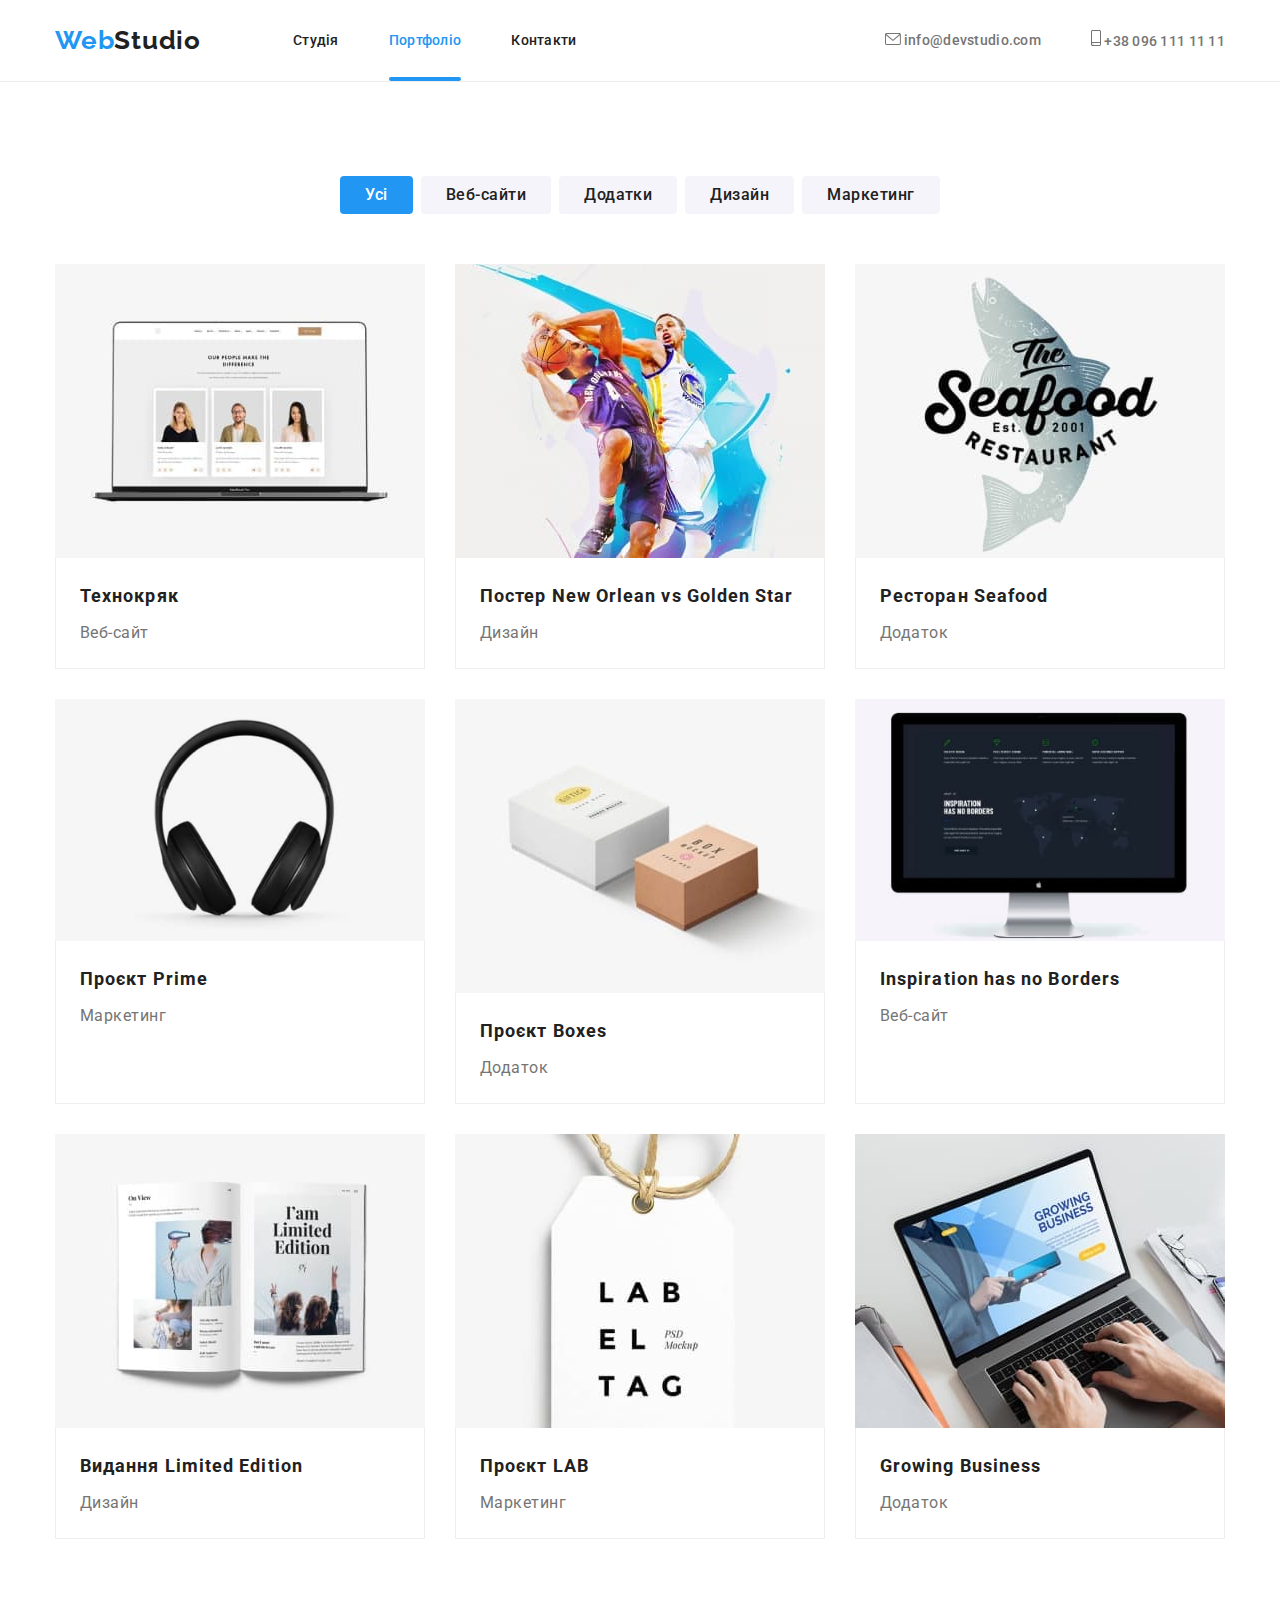
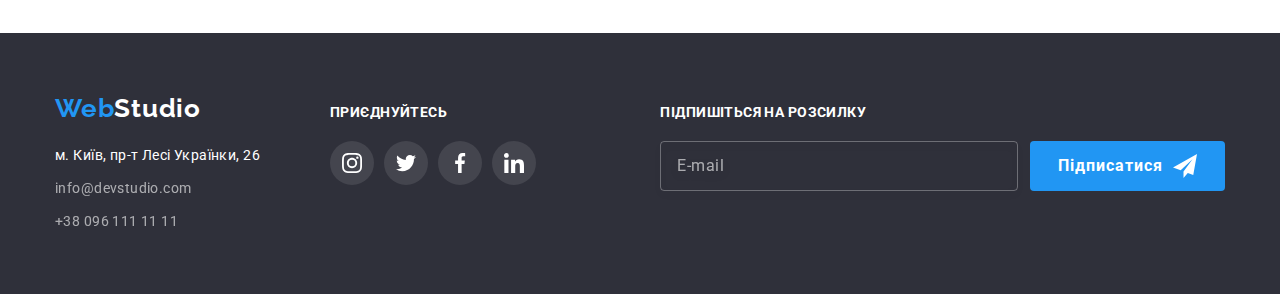
==== commit b1a8f551: "update2" ====
--- a/portfolio.html
+++ b/portfolio.html
@@ -61,7 +61,7 @@
         </button>
       </div>
       <div class="mobile-menu" data-menu>
-        <div class="mobile-menu__container">
+        <div class="mobile-menu__container container">
           <button type="button" class="mobile-menu__close-btn" data-menu-close>
             <svg class="mobile-menu__close-icon">
               <use href="./images/icons.svg#icon-close"></use>
--- a/css/main.min.css
+++ b/css/main.min.css
@@ -1 +1 @@
-:root{--accent-color: #2196f3;--primary-background: #ffffff;--secondary-background: #2f303a;--tertiary-background: #f5f4fa;--primary-text-color: #212121;--secondary-text-color: #757575;--tertiary-text-color: #ffffff;--hover-button-color: #188ce8;--logo-color: #afb1b8;--animation-link: 250ms cubic-bezier(0.4, 0, 0.2, 1)}.visually-hidden{position:absolute;white-space:nowrap;width:1px;height:1px;overflow:hidden;border:0;padding:0;clip:rect(0 0 0 0);clip-path:inset(50%);margin:-1px}body{background-color:var(--primary-background);font-family:"Roboto",sans-serif;color:var(--primary-text-color)}.link{text-decoration:none}.list{list-style:none}.btn{cursor:pointer}h1,h2,h3,h4,p{margin-top:0;margin-bottom:0}ul,ol{margin-top:0;margin-bottom:0;padding-left:0}img{display:block;max-width:100%;height:auto}.section{padding-top:60px;padding-bottom:60px}@media screen and (min-width: 1200px){.section{padding-top:94px;padding-bottom:94px}}.container{padding:0 15px}@media screen and (min-width: 480px){.container{width:480px;margin-left:auto;margin-right:auto}}@media screen and (min-width: 768px){.container{width:768px}}@media screen and (min-width: 1200px){.container{width:1200px}}@media screen and (max-width: 767px){.mobile-menu{position:fixed;top:0;left:0;z-index:100;width:100%;height:100%;background-color:var(--primary-background);opacity:0;visibility:hidden;pointer-events:none;transition:opacity var(--animation-link),visibility var(--animation-link)}.mobile-menu.is-open{opacity:1;visibility:visible;pointer-events:auto}.mobile-menu__close-btn{padding:0;border:0;background-color:rgba(0,0,0,0);line-height:0;position:absolute;top:10px;right:15px}.mobile-menu__close-icon{width:40px;height:40px;fill:var(--primary-text-color);transition:fill var(--animation-link)}.mobile-menu__close-btn:hover .mobile-menu__close-icon,.mobile-menu__close-btn:focus .mobile-menu__close-icon{fill:var(--accent-color)}.mobile-menu__container{padding:48px 40px;display:flex;flex-direction:column;gap:300px}.mobile-list__item:not(:last-child){margin-bottom:32px}.mobile-list__link{font-weight:500;font-size:40px;line-height:1.18;letter-spacing:.02em;color:var(--primary-text-color)}.mobile-contacts__phone{font-weight:500;font-size:34px;line-height:1.18;letter-spacing:.02em;color:var(--accent-color);margin-bottom:32px;display:inline-block}.mobile-contacts__mail{font-weight:500;font-size:24px;line-height:1.17;letter-spacing:.02em;color:var(--secondary-text-color);margin-bottom:64px;display:inline-block}.mobile-social{display:flex;gap:20px;align-items:center}.mobile-social__item{position:relative}.mobile-social__item:not(:last-child)::after{content:"";position:absolute;display:inline-block;height:22px;width:2px;background-color:rgba(33,33,33,.2);right:-10px}.mobile-social-link{font-weight:500;font-size:18px;line-height:1.22;letter-spacing:.02em;color:var(--accent-color)}}@media screen and (min-width: 768px){.mobile-menu{display:none}}.section-title{font-weight:700;font-size:28px;line-height:1.18;text-align:center;letter-spacing:.03em;margin-bottom:30px}@media scren and (min-width: 1200px){.section-title{font-size:36px;line-height:1.17;margin-bottom:50px}}.logo{font-family:"Raleway",sans-serif;font-weight:700;font-size:24px;line-height:1.17;letter-spacing:.03em;color:inherit}@media screen and (min-width: 1200px){.logo{font-size:26px;line-height:1.19}}.backdrop{position:fixed;top:0;left:0;z-index:100;width:100%;height:100%;background-color:rgba(0,0,0,.2);transition:opacity var(--animation-link),visibility var(--animation-link)}.backdrop.is-hidden{opacity:0;visibility:hidden;pointer-events:none}.modal{padding:40px;position:absolute;top:50%;left:50%;transform:translate(-50%, -50%);width:450px;background-color:var(--primary-background)}.modal-close-icon{width:18px;height:18px;fill:var(--primary-text-color)}.modal-close-btn:hover .modal-close-icon,.modal-close-btn:focus .modal-close-icon{fill:var(--accent-color)}.modal-close-btn{position:absolute;top:8px;right:8px;display:flex;align-items:center;justify-content:center;width:30px;height:30px;border-radius:50%;background-color:rgba(0,0,0,0);border:1px solid rgba(0,0,0,.1);padding:0}@media screen and (min-width: 1200px){.modal{width:528px}}.modal-title{font-size:20px;line-height:1.5;text-align:center;letter-spacing:.03em;color:var(--primary-text-color);margin-bottom:12px}.modal-form{display:flex;flex-direction:column}.modal-form-field{margin-bottom:10px;cursor:pointer}.modal-form-field-textarea{margin-bottom:20px;cursor:pointer}.modal-form-field-desc{font-weight:400;font-size:12px;line-height:1.16;letter-spacing:.01em;color:var(--secondary-text-color);margin-bottom:4px;display:block}.modal-input-wrapper{position:relative;display:block}.modal-form-input{width:100%;height:40px;border:1px solid rgba(33,33,33,.2);border-radius:4px;padding-left:42px;transition:border-color var(--animation-link);cursor:pointer}.modal-form-input:focus{outline:none;border-color:var(--accent-color)}.modal-form-icon{display:block;width:18px;height:18px;position:absolute;top:50%;transform:translateY(-50%);left:12px;fill:var(--primary-text-color);transition:fill var(--animation-link)}.modal-form-input:focus+.modal-form-icon{fill:var(--accent-color)}.modal-form-message{display:block;resize:none;width:100%;height:120px;border:1px solid rgba(33,33,33,.2);border-radius:4px;padding:12px 16px;transition:border-color var(--animation-link);cursor:pointer}.modal-form-message::placeholder{font-size:12px;line-height:1.17;letter-spacing:.01em;color:rgba(117,117,117,.5)}.modal-form-message:focus{border-color:var(--accent-color);outline:none}.modal-form-check-field{display:flex;align-items:center;margin-bottom:30px;justify-content:center;cursor:pointer}.modal-form-check{appearance:none;position:absolute}.checkbox{display:flex;align-items:center}.own-checkbox{width:16px;height:15px;border:2px solid var(--primary-text-color);border-radius:3px;fill:var(--tertiary-text-color);background-color:rgba(0,0,0,0);display:flex;align-items:center;transition:background-color var(--animation-link),border var(--animation-link),border-color var(--animation-link)}.modal-form-check:checked+.own-checkbox{background-color:var(--accent-color);border:none}.modal-form-check:focus+.own-checkbox{border-color:var(--accent-color)}.policy-text{font-size:12px;line-height:1.17;letter-spacing:.03em;color:var(--secondary-text-color);margin-left:7px}.policy-link{color:var(--accent-color)}.submit-button{min-width:200px;min-height:50px;align-self:center;border:none;border-radius:4px;background-color:var(--accent-color);font-weight:700;font-size:16px;line-height:1.88;letter-spacing:.06em;color:var(--tertiary-text-color);transition:background-color var(--animation-link),box-shadow var(--animation-link)}.submit-button:focus,.submit-button:hover{background-color:var(--hover-button-color);box-shadow:0px 4px 4px rgba(0,0,0,.15)}@media screen and (min-width: 1200px){.modal-title{line-height:1.15}.policy-text{font-size:14px;line-height:1.71}}.link.current{color:var(--accent-color)}.page-header{padding-top:15px;padding-bottom:15px;border-bottom:1px solid #ececec}.page-header__container{display:flex;justify-content:space-between;align-items:center}.logo-part{color:var(--accent-color)}@media screen and (max-width: 767px){.menu{display:none}.menu-contacts{display:none}.open-mobile-menu-btn{line-height:0;padding:0;background-color:rgba(0,0,0,0);border:none}.burger-icon{width:40px;height:40px}}@media screen and (min-width: 768px){.open-mobile-menu-btn{display:none}.page-header{padding-top:20px;padding-bottom:20px}.page-navigation{display:flex;align-items:center}.logo.link{margin-right:87px}.menu{display:flex;align-items:center;gap:50px}.menu__link{font-weight:500;font-size:14px;line-height:1.14;letter-spacing:.02em;color:var(--primary-text-color);padding:32px 0;position:relative}.menu__link.current::after{position:absolute;content:"";display:block;width:100%;height:4px;background-color:var(--accent-color);left:0;bottom:-1px;border-radius:2px}.mail-link,.phone-link{display:flex;align-items:center;gap:8px;font-weight:500;font-size:12px;line-height:1.17;letter-spacing:.02em;color:var(--secondary-text-color)}.mail-link{margin-bottom:10px}.mail-svg{width:14px;height:10px}.phone-svg{width:10px;height:14px}.mail-svg,.phone-svg{fill:currentColor}}@media screen and (min-width: 1200px){.page-header{padding-top:25px;padding-bottom:25px}.logo.link{margin-right:92px}.menu__link{transition:color var(--animation-link)}.menu__link:hover,.menu__link:focus{color:var(--accent-color)}.menu-contacts{display:flex;align-items:center;gap:50px}.mail-link,.phone-link{font-size:14px;line-height:1.14;transition:color var(--animation-link)}.mail-link:hover,.mail-link:focus,.phone-link:hover,.phone-link:focus{color:var(--accent-color)}.mail-link{margin-bottom:0}.mail-svg{width:16px;height:12px}.phone-svg{width:10px;height:16px}}.hero{background-color:var(--secondary-background);background-image:linear-gradient(0deg, rgba(47, 48, 58, 0.4), rgba(47, 48, 58, 0.4)),url(../../images/images-index/images-mobile/hero-img.jpg);background-size:cover;background-repeat:no-repeat;background-position:center;max-width:480px;margin:0 auto;text-align:center;padding-top:118px;padding-bottom:118px}.hero__title{font-weight:900;font-size:26px;line-height:1.62;letter-spacing:.06em;text-transform:uppercase;color:var(--tertiary-text-color);max-width:360px;margin-bottom:30px;margin-left:auto;margin-right:auto}.hero__button{display:inline-block;font-weight:700;font-size:16px;line-height:1.88;align-items:center;letter-spacing:.06em;background-color:var(--accent-color);color:var(--tertiary-text-color);padding:10px 24px;border-radius:4px;border:none}@media screen and (min-device-pixel-ratio: 2)and (max-width: 767px),screen and (min-resolution: 192dpi)and (max-width: 767px),screen and (min-resolution: 2dppx)and (max-width: 767px){.hero{background-image:linear-gradient(0deg, rgba(47, 48, 58, 0.4), rgba(47, 48, 58, 0.4)),url(../../images/images-index/images-mobile/hero-img@2x.jpg)}}@media screen and (min-width: 768px){.hero{background-image:linear-gradient(0deg, rgba(47, 48, 58, 0.4), rgba(47, 48, 58, 0.4)),url(../../images/images-index/images-tablet/hero-img.jpg);max-width:768px}}@media screen and (min-device-pixel-ratio: 2)and (min-width: 768px),screen and (min-resolution: 192dpi)and (min-width: 768px),screen and (min-resolution: 2dppx)and (min-width: 768px){.hero{background-image:linear-gradient(0deg, rgba(47, 48, 58, 0.4), rgba(47, 48, 58, 0.4)),url(../../images/images-index/images-tablet/hero-img@2x.jpg)}}@media screen and (min-width: 1200px){.hero{background-image:linear-gradient(0deg, rgba(47, 48, 58, 0.4), rgba(47, 48, 58, 0.4)),url(../../images/images-index/images-desktop/hero-img.jpg);max-width:1600px;padding-top:200px;padding-bottom:200px}.hero__title{max-width:696px;font-size:44px;line-height:1.36}.hero__button{padding:10px 32px;transition:background-color var(--animation-link),box-shadow var(--animation-link)}.hero__button:hover,.hero__button:focus{background-color:var(--hover-button-color);box-shadow:0px 4px 4px rgba(0,0,0,.15)}}@media screen and (min-device-pixel-ratio: 2)and (min-width: 1200px),screen and (min-resolution: 192dpi)and (min-width: 1200px),screen and (min-resolution: 2dppx)and (min-width: 1200px){.hero{background-image:linear-gradient(0deg, rgba(47, 48, 58, 0.4), rgba(47, 48, 58, 0.4)),url(../../images/images-index/images-desktop/hero-img@2x.jpg)}}.features__box{display:flex;justify-content:center;align-items:center;height:120px;margin-bottom:30px;background-color:var(--tertiary-background)}.features__icon{width:70px;height:70px}.features__subtitle{font-weight:700;font-size:14px;line-height:1.14;letter-spacing:.03em;text-transform:uppercase;margin-bottom:10px}.features__text{font-weight:400;font-size:14px;line-height:1.71;letter-spacing:.03em;color:var(--secondary-text-color)}@media screen and (max-width: 767px){.features__item:not(:last-child){margin-bottom:30px}.features__subtitle{text-align:center}}@media screen and (min-width: 768px){.features__list{display:flex;flex-wrap:wrap;gap:30px}.features__item{flex-basis:calc((100% - 30px)/2)}}@media screen and (min-width: 1200px){.features__list{display:flex;justify-content:space-between;gap:30px}.features__item{flex-basis:calc((100% - 90px)/4)}}.work{display:none}@media screen and (min-width: 1200px){.work{display:contents}.work__list{display:flex;justify-content:space-between}.work{padding-top:0}.work__item{position:relative}.work__text{position:absolute;bottom:0;width:100%;height:70px;font-weight:700;font-size:14px;line-height:1.14;letter-spacing:.03em;text-transform:uppercase;padding:27px 0;text-align:center;color:var(--tertiary-text-color);background-color:rgba(47,48,58,.8)}}.team{background-color:var(--tertiary-background)}.team__item{background-color:var(--primary-background);border-radius:4px;box-shadow:0px 1px 3px rgba(0,0,0,.12),0px 1px 1px rgba(0,0,0,.14),0px 2px 1px rgba(0,0,0,.2)}.team__box{padding-top:30px;padding-bottom:24px}.team__name{font-weight:500;font-size:16px;line-height:1.19;letter-spacing:.03em;text-align:center;margin-bottom:10px}.team__place{font-family:"Roboto";font-style:normal;font-weight:400;font-size:16px;line-height:1.19;letter-spacing:.03em;color:var(--secondary-text-color);text-align:center;margin-bottom:16px}.team-social-list{display:flex;justify-content:center;gap:10px}.team-link{display:flex;justify-content:center;align-items:center;width:44px;height:44px;border-radius:50%}.team-logo-social{width:20px;height:20px;fill:var(--logo-color)}@media screen and (max-width: 767px){.team__item:not(:last-child){margin-bottom:30px}}@media screen and (min-width: 768px){.team__list{display:flex;flex-wrap:wrap;gap:30px}.team__item{flex-basis:calc((100% - 30px)/2)}}@media screen and (min-width: 1200px){.team__list{justify-content:space-between}.team__item{flex-basis:calc((100% - 90px)/4)}.team-link{transition:background-color var(--animation-link)}.team-link:hover,.team-link:focus{background-color:var(--accent-color)}.team-logo-social{transition:fill var(--animation-link)}.team-link:hover .team-logo-social,.team-link:focus .team-logo-social{fill:var(--tertiary-text-color)}}.client__list{display:flex;flex-wrap:wrap;gap:30px}.client__item{flex-basis:calc((100% - 30px)/2)}.client__link{display:flex;justify-content:center;align-items:center;width:210px;height:92px;border-radius:4px;border:1px solid var(--logo-color);transition:border var(--animation-link)}.client__link:hover,.client__link:focus{border:1px solid var(--accent-color)}.client__logo{width:106px;height:60px;fill:var(--logo-color);transition:fill var(--animation-link)}.client__link:hover .client__logo,.client__link:focus .client__logo{fill:var(--accent-color)}@media screen and (min-width: 768px){.client__item{flex-basis:calc((100% - 60px)/3)}.client__link{width:226px}}@media screen and (min-width: 1200px){.client__list{flex-wrap:nowrap}.client__link{width:170px}}.portfolio-menu{display:flex;flex-wrap:wrap;gap:8px;margin-bottom:40px}.portfolio-button{font-weight:500;font-size:16px;line-height:1.62;letter-spacing:.03em;color:inherit;background-color:var(--tertiary-background);display:inline-block;padding:6px 25px;border-radius:4px;border:none;transition:color var(--animation-link),background-color var(--animation-link),box-shadow var(--animation-link)}.portfolio-button:hover,.portfolio-button:focus{color:var(--tertiary-text-color);background-color:var(--accent-color);box-shadow:0px 3px 1px rgba(0,0,0,.1),0px 1px 2px rgba(0,0,0,.08),0px 2px 2px rgba(0,0,0,.12)}.btn.current{background-color:var(--accent-color);color:var(--tertiary-text-color)}.portfolio-box-link{color:inherit;display:block;transition:box-shadow var(--animation-link)}.portfolio-box-link:hover,.portfolio-box-link:focus{box-shadow:0px 1px 1px rgba(0,0,0,.12),0px 4px 4px rgba(0,0,0,.06),1px 4px 6px rgba(0,0,0,.16)}.portfolio-container{padding:20px 24px;border-bottom:solid 1px #eee;border-left:solid 1px #eee;border-right:solid 1px #eee}.portfolio-name{font-weight:700;font-size:18px;line-height:2;letter-spacing:.06em;margin-bottom:4px}.portfolio-text{font-weight:400;font-size:16px;line-height:1.88;letter-spacing:.03em;color:var(--secondary-text-color)}.overlay-wrapper{position:relative;overflow:hidden}.overlay-text{padding:63px 24px;font-weight:400;font-size:18px;line-height:1.56;letter-spacing:.03em;color:var(--tertiary-text-color);background-color:rgba(33,150,243,.9);position:absolute;top:0;left:0;width:100%;height:100%;overflow:auto;transform:translateY(100%);transition:transform var(--animation-link)}.portfolio-box-link:hover .overlay-text,.portfolio-box-link:focus .overlay-text{transform:translateY(0%)}@media screen and (max-width: 767px){.portfolio-list-item:not(:last-child){margin-bottom:30px}}@media screen and (min-width: 768px){.portfolio-menu{flex-wrap:nowrap;justify-content:center;gap:8px;margin-bottom:30px}.portfolio-list{display:flex;flex-wrap:wrap;gap:30px}.portfolio-list-item{flex-basis:calc((100% - 30px)/2)}.portfolio-box-link{display:flex;flex-direction:column;height:100%}.portfolio-container{flex-grow:1}}@media screen and (min-width: 1200px){.portfolio-menu{margin-bottom:50px}.portfolio-list-item{flex-basis:calc((100% - 60px)/3)}}.footer{background-color:var(--secondary-background);color:var(--tertiary-text-color);padding-top:60px;padding-bottom:60px}.footer-address{display:flex;flex-direction:column;align-items:center}.footer .logo.link{margin-bottom:20px}.footer-item{margin-bottom:8px}.logo-part-footer{color:var(--accent-color)}.contacts{font-style:normal;font-weight:400;font-size:14px;line-height:1.71;letter-spacing:.03em;text-align:center}.contacts-address,.contacts-mail,.contacts-phone{color:inherit}.contacts-mail,.contacts-phone{opacity:60%}.footer-social{display:flex;flex-direction:column;align-items:center}.footer__title{font-weight:700;font-size:14px;line-height:1.14;letter-spacing:.03em;text-transform:uppercase;color:var(--tertiary-text-color);margin-bottom:20px}.footer-icons-list{display:flex;justify-content:center;column-gap:10px}.footer-link{display:flex;align-items:center;justify-content:center;width:44px;height:44px;border-radius:50%;background-color:rgba(255,255,255,.1)}.footer-icon{width:20px;height:20px;fill:var(--tertiary-text-color)}.footer__form{display:flex;flex-direction:column;align-items:center}.form__title{font-weight:700;font-size:14px;line-height:1.14;letter-spacing:.03em;text-transform:uppercase;color:var(--tertiary-text-color);margin-bottom:20px;text-align:center}.footer-email{width:450px;height:50px;padding-left:16px;border:1px solid rgba(255,255,255,.3);border-radius:4px;color:var(--tertiary-text-color);background-color:inherit;filter:drop-shadow(0px 4px 4px rgba(0, 0, 0, 0.15));transition:border-color var(--animation-link);margin-bottom:20px}.footer-email::placeholder{font-weight:400;font-size:16px;line-height:1.25;letter-spacing:.03em;color:rgba(255,255,255,.6)}.footer-email:focus{outline:none;border-color:var(--accent-color)}.footer-button{width:200px;height:50px;display:flex;font-weight:700;font-size:16px;line-height:1.86;align-items:center;letter-spacing:.06em;padding:10px 28px;gap:10px;background-color:var(--accent-color);color:var(--tertiary-text-color);border-radius:4px;border:none;transition:background-color var(--animation-link)}.footer-button:hover,.footer-button:focus{background-color:var(--hover-button-color)}.join-icon{align-self:center;width:24px;height:24px;fill:var(--tertiary-text-color)}@media screen and (max-width: 767px){.footer-social{padding-top:60px;padding-bottom:60px}}@media screen and (min-width: 768px){.footer-contacts__wrapper{display:flex;align-items:baseline;gap:165px;justify-content:center;padding-bottom:60px}.footer .logo.link{margin-right:0}}@media screen and (min-width: 1200px){.footer .container{display:flex;align-items:baseline;justify-content:space-between;gap:93px}.footer-address{align-items:flex-start}.footer-item{margin-bottom:9px}.contacts{text-align:start}.contacts-address,.contacts-mail,.contacts-phone{transition:color var(--animation-link)}.contacts-address:hover,.contacts-address:focus,.contacts-mail:hover,.contacts-mail:focus,.contacts-phone:hover,.contacts-phone:focus{color:var(--accent-color)}.footer-contacts__wrapper{display:flex;gap:70px;align-items:baseline;padding-bottom:0}.footer-social{align-items:flex-start}.footer-link{transition:background-color var(--animation-link)}.footer-link:hover,.footer-link:focus{background-color:var(--accent-color)}.footer__form{flex-direction:row;gap:12px}.form__title{text-align:start}.footer-email{width:358px;margin-bottom:0}}/*# sourceMappingURL=main.min.css.map */+:root{--accent-color: #2196f3;--primary-background: #ffffff;--secondary-background: #2f303a;--tertiary-background: #f5f4fa;--primary-text-color: #212121;--secondary-text-color: #757575;--tertiary-text-color: #ffffff;--hover-button-color: #188ce8;--logo-color: #afb1b8;--animation-link: 250ms cubic-bezier(0.4, 0, 0.2, 1)}.visually-hidden{position:absolute;white-space:nowrap;width:1px;height:1px;overflow:hidden;border:0;padding:0;clip:rect(0 0 0 0);clip-path:inset(50%);margin:-1px}body{background-color:var(--primary-background);font-family:"Roboto",sans-serif;color:var(--primary-text-color)}.link{text-decoration:none}.list{list-style:none}.btn{cursor:pointer}h1,h2,h3,h4,p{margin-top:0;margin-bottom:0}ul,ol{margin-top:0;margin-bottom:0;padding-left:0}img{display:block;max-width:100%;height:auto}.section{padding-top:60px;padding-bottom:60px}@media screen and (min-width: 1200px){.section{padding-top:94px;padding-bottom:94px}}.container{padding:0 15px}@media screen and (min-width: 480px){.container{width:480px;margin-left:auto;margin-right:auto}}@media screen and (min-width: 768px){.container{width:768px}}@media screen and (min-width: 1200px){.container{width:1200px}}.mobile-menu{position:fixed;top:0;left:0;z-index:100;width:100%;height:100%;background-color:var(--primary-background);opacity:0;visibility:hidden;pointer-events:none;transition:opacity var(--animation-link),visibility var(--animation-link)}.mobile-menu.is-open{opacity:1;visibility:visible;pointer-events:auto}.mobile-menu__close-btn{padding:0;border:0;background-color:rgba(0,0,0,0);line-height:0;position:absolute;top:10px;right:15px}.mobile-menu__close-icon{width:40px;height:40px;fill:var(--primary-text-color);transition:fill var(--animation-link)}.mobile-menu__close-btn:hover .mobile-menu__close-icon,.mobile-menu__close-btn:focus .mobile-menu__close-icon{fill:var(--accent-color)}.mobile-menu__container{height:100vh;padding:48px 40px;display:flex;flex-direction:column;justify-content:space-between}.mobile-list__item:not(:last-child){margin-bottom:32px}.mobile-list__link{font-weight:500;font-size:40px;line-height:1.18;letter-spacing:.02em;color:var(--primary-text-color)}.mobile-contacts__phone{font-weight:500;font-size:34px;line-height:1.18;letter-spacing:.02em;color:var(--accent-color);margin-bottom:32px;display:inline-block}.mobile-contacts__mail{font-weight:500;font-size:24px;line-height:1.17;letter-spacing:.02em;color:var(--secondary-text-color);margin-bottom:64px;display:inline-block}.mobile-social{display:flex;gap:20px;align-items:center;flex-wrap:wrap}.mobile-social__item{position:relative}.mobile-social__item:not(:last-child)::after{content:"";position:absolute;display:inline-block;height:22px;width:2px;background-color:rgba(33,33,33,.2);right:-10px}.mobile-social-link{font-weight:500;font-size:18px;line-height:1.22;letter-spacing:.02em;color:var(--accent-color)}@media screen and (min-width: 768px){.mobile-menu{display:none}.mobile-menu__close-btn{display:none}}.section-title{font-weight:700;font-size:28px;line-height:1.18;text-align:center;letter-spacing:.03em;margin-bottom:30px}@media scren and (min-width: 1200px){.section-title{font-size:36px;line-height:1.17;margin-bottom:50px}}.logo{font-family:"Raleway",sans-serif;font-weight:700;font-size:24px;line-height:1.17;letter-spacing:.03em;color:inherit}@media screen and (min-width: 1200px){.logo{font-size:26px;line-height:1.19}}.backdrop{position:fixed;top:0;left:0;z-index:100;width:100%;height:100%;background-color:rgba(0,0,0,.2);transition:opacity var(--animation-link),visibility var(--animation-link)}.backdrop.is-hidden{opacity:0;visibility:hidden;pointer-events:none}.modal{padding:40px;position:absolute;top:50%;left:50%;transform:translate(-50%, -50%);min-width:100%;background-color:var(--primary-background)}.modal-close-icon{width:18px;height:18px;fill:var(--primary-text-color)}.modal-close-btn:hover .modal-close-icon,.modal-close-btn:focus .modal-close-icon{fill:var(--accent-color)}.modal-close-btn{position:absolute;top:8px;right:8px;display:flex;align-items:center;justify-content:center;width:30px;height:30px;border-radius:50%;background-color:rgba(0,0,0,0);border:1px solid rgba(0,0,0,.1);padding:0}@media screen and (min-width: 480px){.modal{width:450px;min-width:0}}@media screen and (min-width: 1200px){.modal{width:528px}}.modal-title{font-weight:700;font-size:20px;line-height:1.5;text-align:center;letter-spacing:.03em;color:var(--primary-text-color);margin-bottom:12px}.modal-form{display:flex;flex-direction:column}.modal-form-field{margin-bottom:10px;cursor:pointer}.modal-form-field-textarea{margin-bottom:20px;cursor:pointer}.modal-form-field-desc{font-weight:400;font-size:12px;line-height:1.16;letter-spacing:.01em;color:var(--secondary-text-color);margin-bottom:4px;display:block}.modal-input-wrapper{position:relative;display:block}.modal-form-input{min-width:100%;height:40px;border:1px solid rgba(33,33,33,.2);border-radius:4px;padding-left:42px;transition:border-color var(--animation-link);cursor:pointer}.modal-form-input:focus{outline:none;border-color:var(--accent-color)}.modal-form-icon{display:block;width:18px;height:18px;position:absolute;top:50%;transform:translateY(-50%);left:12px;fill:var(--primary-text-color);transition:fill var(--animation-link)}.modal-form-input:focus+.modal-form-icon{fill:var(--accent-color)}.modal-form-message{display:block;resize:none;min-width:100%;height:120px;border:1px solid rgba(33,33,33,.2);border-radius:4px;padding:12px 16px;transition:border-color var(--animation-link);cursor:pointer}.modal-form-message::placeholder{font-size:12px;line-height:1.17;letter-spacing:.01em;color:rgba(117,117,117,.5)}.modal-form-message:focus{border-color:var(--accent-color);outline:none}.modal-form-check-field{display:flex;align-items:center;margin-bottom:30px;justify-content:center;cursor:pointer}.modal-form-check{appearance:none;position:absolute}.checkbox{display:flex;align-items:center}.own-checkbox{width:16px;height:15px;border:2px solid var(--primary-text-color);border-radius:3px;fill:var(--tertiary-text-color);background-color:rgba(0,0,0,0);display:flex;align-items:center;transition:background-color var(--animation-link),border var(--animation-link),border-color var(--animation-link)}.modal-form-check:checked+.own-checkbox{background-color:var(--accent-color);border:none}.modal-form-check:focus+.own-checkbox{border-color:var(--accent-color)}.policy-text{font-size:12px;line-height:1.17;letter-spacing:.03em;color:var(--secondary-text-color);margin-left:7px}.policy-link{color:var(--accent-color)}.submit-button{min-width:200px;min-height:50px;align-self:center;border:none;border-radius:4px;background-color:var(--accent-color);font-weight:700;font-size:16px;line-height:1.88;letter-spacing:.06em;color:var(--tertiary-text-color);transition:background-color var(--animation-link),box-shadow var(--animation-link)}.submit-button:focus,.submit-button:hover{background-color:var(--hover-button-color);box-shadow:0px 4px 4px rgba(0,0,0,.15)}@media screen and (min-width: 480px){.modal-form-input,.modal-form-message{width:370px;min-width:0}}@media screen and (min-width: 1200px){.modal-title{line-height:1.15}.policy-text{font-size:14px;line-height:1.71}}.link.current{color:var(--accent-color)}.page-header{padding-top:15px;padding-bottom:15px;border-bottom:1px solid #ececec}.page-header__container{display:flex;justify-content:space-between;align-items:center}.logo-part{color:var(--accent-color)}.menu{display:none}.menu-contacts{display:none}.open-mobile-menu-btn{line-height:0;padding:0;background-color:rgba(0,0,0,0);border:none}.burger-icon{width:40px;height:40px}@media screen and (min-width: 768px){.open-mobile-menu-btn{display:none}.page-header{padding-top:20px;padding-bottom:20px}.page-navigation{display:flex;align-items:center}.logo.link{margin-right:87px}.menu{display:flex;align-items:center;gap:50px}.menu__link{font-weight:500;font-size:14px;line-height:1.14;letter-spacing:.02em;color:var(--primary-text-color);padding:32px 0;position:relative}.menu__link.current::after{position:absolute;content:"";display:block;width:100%;height:4px;background-color:var(--accent-color);left:0;bottom:-1px;border-radius:2px}.menu-contacts{display:flex;align-items:center;flex-direction:column;gap:8px}.mail-link,.phone-link{font-weight:500;font-size:12px;line-height:1.17;letter-spacing:.02em;color:var(--secondary-text-color)}.mail-link{margin-bottom:10px}.mail-svg{width:14px;height:10px}.phone-svg{width:10px;height:14px}.mail-svg,.phone-svg{fill:currentColor}}@media screen and (min-width: 1200px){.page-header{padding-top:25px;padding-bottom:25px}.logo.link{margin-right:92px}.menu__link{transition:color var(--animation-link)}.menu__link:hover,.menu__link:focus{color:var(--accent-color)}.menu-contacts{flex-direction:row;align-items:center;gap:50px}.mail-link,.phone-link{font-size:14px;line-height:1.14;transition:color var(--animation-link)}.mail-link:hover,.mail-link:focus,.phone-link:hover,.phone-link:focus{color:var(--accent-color)}.mail-link{margin-bottom:0}.mail-svg{width:16px;height:12px}.phone-svg{width:10px;height:16px}}.hero{background-color:var(--secondary-background);background-image:linear-gradient(0deg, rgba(47, 48, 58, 0.4), rgba(47, 48, 58, 0.4)),url(../images/images-index/images-mobile/hero-img.jpg);background-size:cover;background-repeat:no-repeat;background-position:center;max-width:480px;margin:0 auto;text-align:center;padding-top:118px;padding-bottom:118px}.hero__title{font-weight:900;font-size:26px;line-height:1.62;letter-spacing:.06em;text-transform:uppercase;color:var(--tertiary-text-color);max-width:360px;margin-bottom:30px;margin-left:auto;margin-right:auto}.hero__button{display:inline-block;font-weight:700;font-size:16px;line-height:1.88;align-items:center;letter-spacing:.06em;background-color:var(--accent-color);color:var(--tertiary-text-color);padding:10px 24px;border-radius:4px;border:none}@media screen and (min-device-pixel-ratio: 2),screen and (min-resolution: 192dpi),screen and (min-resolution: 2dppx){.hero{background-image:linear-gradient(0deg, rgba(47, 48, 58, 0.4), rgba(47, 48, 58, 0.4)),url(../images/images-index/images-mobile/hero-img@2x.jpg)}}@media screen and (min-width: 768px){.hero{background-image:linear-gradient(0deg, rgba(47, 48, 58, 0.4), rgba(47, 48, 58, 0.4)),url(../images/images-index/images-tablet/hero-img.jpg);max-width:768px}}@media screen and (min-device-pixel-ratio: 2)and (min-width: 768px),screen and (min-resolution: 192dpi)and (min-width: 768px),screen and (min-resolution: 2dppx)and (min-width: 768px){.hero{background-image:linear-gradient(0deg, rgba(47, 48, 58, 0.4), rgba(47, 48, 58, 0.4)),url(../images/images-index/images-tablet/hero-img@2x.jpg)}}@media screen and (min-width: 1200px){.hero{background-image:linear-gradient(0deg, rgba(47, 48, 58, 0.4), rgba(47, 48, 58, 0.4)),url(../images/images-index/images-desktop/hero-img.jpg);max-width:1600px;padding-top:200px;padding-bottom:200px}.hero__title{max-width:696px;font-size:44px;line-height:1.36}.hero__button{padding:10px 32px;transition:background-color var(--animation-link),box-shadow var(--animation-link)}.hero__button:hover,.hero__button:focus{background-color:var(--hover-button-color);box-shadow:0px 4px 4px rgba(0,0,0,.15)}}@media screen and (min-device-pixel-ratio: 2)and (min-width: 1200px),screen and (min-resolution: 192dpi)and (min-width: 1200px),screen and (min-resolution: 2dppx)and (min-width: 1200px){.hero{background-image:linear-gradient(0deg, rgba(47, 48, 58, 0.4), rgba(47, 48, 58, 0.4)),url(../images/images-index/images-desktop/hero-img@2x.jpg)}}.features__box{display:flex;justify-content:center;align-items:center;height:120px;margin-bottom:30px;background-color:var(--tertiary-background)}.features__icon{width:70px;height:70px}.features__subtitle{font-weight:700;font-size:14px;line-height:1.14;letter-spacing:.03em;text-transform:uppercase;margin-bottom:10px}.features__text{font-weight:400;font-size:14px;line-height:1.71;letter-spacing:.03em;color:var(--secondary-text-color)}.features__list{display:flex;flex-direction:column;gap:30px}.features__subtitle{text-align:center}@media screen and (min-width: 768px){.features__list{flex-direction:row;flex-wrap:wrap}.features__item{flex-basis:calc((100% - 30px)/2)}.features__subtitle{text-align:left}}@media screen and (min-width: 1200px){.features__list{display:flex;justify-content:space-between;gap:30px}.features__item{flex-basis:calc((100% - 90px)/4)}}.work{display:none}@media screen and (min-width: 1200px){.work{display:contents}.work__list{display:flex;justify-content:space-between}.work{padding-top:0}.work__item{position:relative}.work__text{position:absolute;bottom:0;width:100%;height:70px;font-weight:700;font-size:14px;line-height:1.14;letter-spacing:.03em;text-transform:uppercase;padding:27px 0;text-align:center;color:var(--tertiary-text-color);background-color:rgba(47,48,58,.8)}}.team{background-color:var(--tertiary-background)}.team__item{background-color:var(--primary-background);border-radius:4px;box-shadow:0px 1px 3px rgba(0,0,0,.12),0px 1px 1px rgba(0,0,0,.14),0px 2px 1px rgba(0,0,0,.2)}.team__box{padding-top:30px;padding-bottom:24px}.team__name{font-weight:500;font-size:16px;line-height:1.19;letter-spacing:.03em;text-align:center;margin-bottom:10px}.team__place{font-family:"Roboto";font-style:normal;font-weight:400;font-size:16px;line-height:1.19;letter-spacing:.03em;color:var(--secondary-text-color);text-align:center;margin-bottom:16px}.team-social-list{display:flex;justify-content:center;gap:10px}.team-link{display:flex;justify-content:center;align-items:center;width:44px;height:44px;border-radius:50%}.team-logo-social{width:20px;height:20px;fill:var(--logo-color)}.team__list{display:flex;flex-direction:column;gap:30px}@media screen and (min-width: 768px){.team__list{flex-direction:row;flex-wrap:wrap}.team__item{flex-basis:calc((100% - 30px)/2)}}@media screen and (min-width: 1200px){.team__list{justify-content:space-between}.team__item{flex-basis:calc((100% - 90px)/4)}.team-link{transition:background-color var(--animation-link)}.team-link:hover,.team-link:focus{background-color:var(--accent-color)}.team-logo-social{transition:fill var(--animation-link)}.team-link:hover .team-logo-social,.team-link:focus .team-logo-social{fill:var(--tertiary-text-color)}}.client__list{display:flex;flex-wrap:wrap;gap:30px}.client__item{flex-basis:calc((100% - 30px)/2)}.client__link{display:flex;justify-content:center;align-items:center;max-width:210px;height:92px;border-radius:4px;border:1px solid var(--logo-color);transition:border var(--animation-link)}.client__link:hover,.client__link:focus{border:1px solid var(--accent-color)}.client__logo{width:106px;height:60px;fill:var(--logo-color);transition:fill var(--animation-link)}.client__link:hover .client__logo,.client__link:focus .client__logo{fill:var(--accent-color)}@media screen and (min-width: 768px){.client__item{flex-basis:calc((100% - 60px)/3)}.client__link{width:226px}}@media screen and (min-width: 1200px){.client__list{flex-wrap:nowrap}.client__link{width:170px}}.portfolio-menu{display:flex;flex-wrap:wrap;gap:8px;margin-bottom:40px}.portfolio-button{font-weight:500;font-size:16px;line-height:1.62;letter-spacing:.03em;color:inherit;background-color:var(--tertiary-background);display:inline-block;padding:6px 25px;border-radius:4px;border:none;transition:color var(--animation-link),background-color var(--animation-link),box-shadow var(--animation-link)}.portfolio-button:hover,.portfolio-button:focus{color:var(--tertiary-text-color);background-color:var(--accent-color);box-shadow:0px 3px 1px rgba(0,0,0,.1),0px 1px 2px rgba(0,0,0,.08),0px 2px 2px rgba(0,0,0,.12)}.btn.current{background-color:var(--accent-color);color:var(--tertiary-text-color)}.portfolio-box-link{color:inherit;display:block;transition:box-shadow var(--animation-link)}.portfolio-box-link:hover,.portfolio-box-link:focus{box-shadow:0px 1px 1px rgba(0,0,0,.12),0px 4px 4px rgba(0,0,0,.06),1px 4px 6px rgba(0,0,0,.16)}.portfolio-container{padding:20px 24px;border-bottom:solid 1px #eee;border-left:solid 1px #eee;border-right:solid 1px #eee}.portfolio-name{font-weight:700;font-size:18px;line-height:2;letter-spacing:.06em;margin-bottom:4px}.portfolio-text{font-weight:400;font-size:16px;line-height:1.88;letter-spacing:.03em;color:var(--secondary-text-color)}.overlay-wrapper{position:relative;overflow:hidden}.overlay-text{padding:63px 24px;font-weight:400;font-size:18px;line-height:1.56;letter-spacing:.03em;color:var(--tertiary-text-color);background-color:rgba(33,150,243,.9);position:absolute;top:0;left:0;width:100%;height:100%;overflow:auto;transform:translateY(100%);transition:transform var(--animation-link)}.portfolio-box-link:hover .overlay-text,.portfolio-box-link:focus .overlay-text{transform:translateY(0%)}.portfolio-list{display:flex;flex-direction:column;gap:30px}@media screen and (min-width: 768px){.portfolio-menu{flex-wrap:nowrap;justify-content:center;gap:8px;margin-bottom:30px}.portfolio-list{flex-direction:row;flex-wrap:wrap}.portfolio-list-item{flex-basis:calc((100% - 30px)/2)}.portfolio-box-link{display:flex;flex-direction:column;height:100%}.portfolio-container{flex-grow:1}}@media screen and (min-width: 1200px){.portfolio-menu{margin-bottom:50px}.portfolio-list-item{flex-basis:calc((100% - 60px)/3)}}.footer{background-color:var(--secondary-background);color:var(--tertiary-text-color);padding-top:60px;padding-bottom:60px}.footer-address{display:flex;flex-direction:column;align-items:center}.footer .logo.link{margin-bottom:20px}.footer-item{margin-bottom:8px}.logo-part-footer{color:var(--accent-color)}.contacts{font-style:normal;font-weight:400;font-size:14px;line-height:1.71;letter-spacing:.03em;text-align:center}.contacts-address,.contacts-mail,.contacts-phone{color:inherit}.contacts-mail,.contacts-phone{opacity:60%}.footer-social{display:flex;flex-direction:column;align-items:center}.footer__title{font-weight:700;font-size:14px;line-height:1.14;letter-spacing:.03em;text-transform:uppercase;color:var(--tertiary-text-color);margin-bottom:20px}.footer-social{padding-top:60px;padding-bottom:60px}.footer-icons-list{display:flex;justify-content:center;column-gap:10px}.footer-link{display:flex;align-items:center;justify-content:center;width:44px;height:44px;border-radius:50%;background-color:rgba(255,255,255,.1)}.footer-icon{width:20px;height:20px;fill:var(--tertiary-text-color)}.footer__form{display:flex;flex-direction:column;align-items:center}.form__title{font-weight:700;font-size:14px;line-height:1.14;letter-spacing:.03em;text-transform:uppercase;color:var(--tertiary-text-color);margin-bottom:20px;text-align:center}.footer-email{width:290px;height:50px;padding-left:16px;border:1px solid rgba(255,255,255,.3);border-radius:4px;color:var(--tertiary-text-color);background-color:inherit;filter:drop-shadow(0px 4px 4px rgba(0, 0, 0, 0.15));transition:border-color var(--animation-link);margin-bottom:20px}.footer-email::placeholder{font-weight:400;font-size:16px;line-height:1.25;letter-spacing:.03em;color:rgba(255,255,255,.6)}.footer-email:focus{outline:none;border-color:var(--accent-color)}.footer-button{max-width:200px;height:50px;display:flex;font-weight:700;font-size:16px;line-height:1.86;align-items:center;letter-spacing:.06em;padding:10px 28px;gap:10px;background-color:var(--accent-color);color:var(--tertiary-text-color);border-radius:4px;border:none;transition:background-color var(--animation-link)}.footer-button:hover,.footer-button:focus{background-color:var(--hover-button-color)}.join-icon{align-self:center;width:24px;height:24px;fill:var(--tertiary-text-color)}@media screen and (min-width: 480px){.footer-email{width:450px}}@media screen and (min-width: 768px){.footer-contacts__wrapper{display:flex;align-items:baseline;gap:165px;justify-content:center;padding-bottom:60px}.footer .logo.link{margin-right:0}.footer-social{padding-top:0;padding-bottom:0}}@media screen and (min-width: 1200px){.footer .container{display:flex;align-items:baseline;justify-content:space-between;gap:93px}.footer-address{align-items:flex-start}.footer-item{margin-bottom:9px}.contacts{text-align:start}.contacts-address,.contacts-mail,.contacts-phone{transition:color var(--animation-link)}.contacts-address:hover,.contacts-address:focus,.contacts-mail:hover,.contacts-mail:focus,.contacts-phone:hover,.contacts-phone:focus{color:var(--accent-color)}.footer-contacts__wrapper{display:flex;gap:70px;align-items:baseline;padding-bottom:0}.footer-social{align-items:flex-start}.footer-link{transition:background-color var(--animation-link)}.footer-link:hover,.footer-link:focus{background-color:var(--accent-color)}.footer__form{flex-direction:row;gap:12px}.form__title{text-align:start}.footer-email{width:358px;margin-bottom:0}}/*# sourceMappingURL=main.min.css.map */